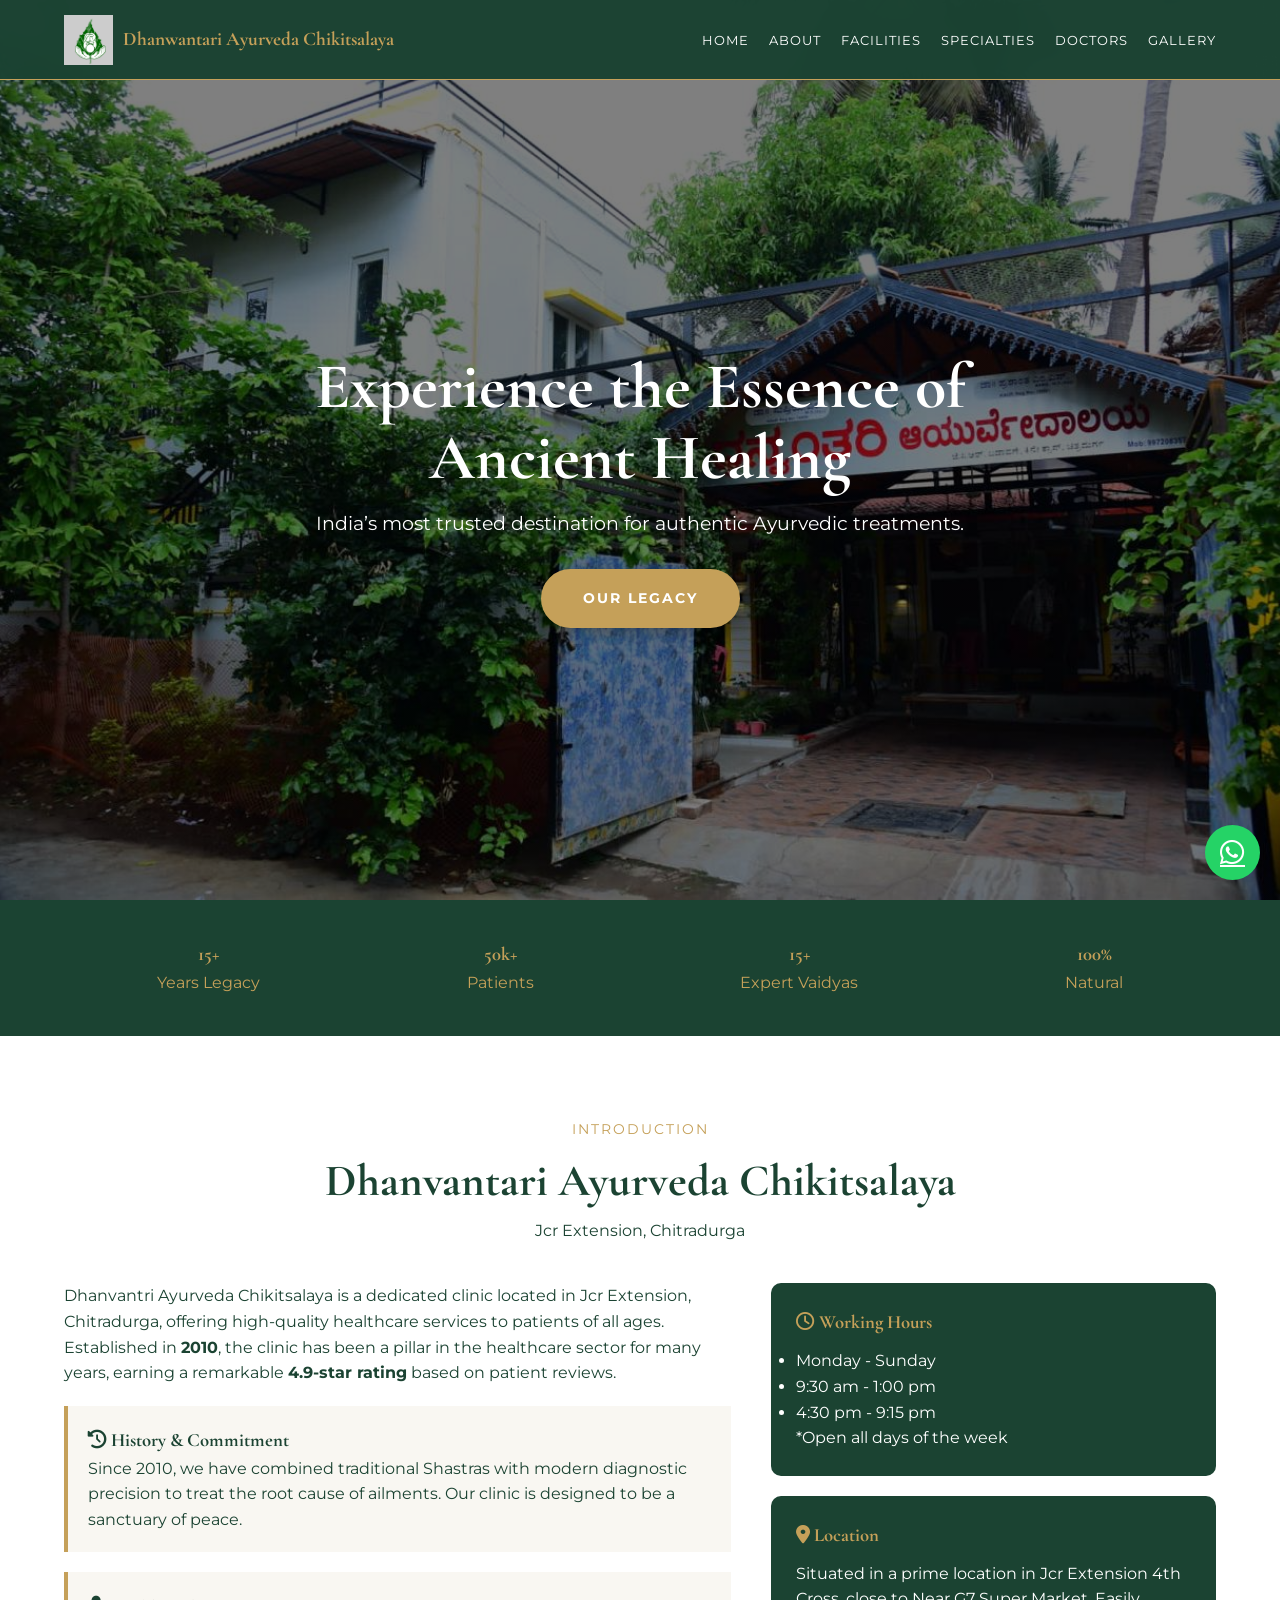
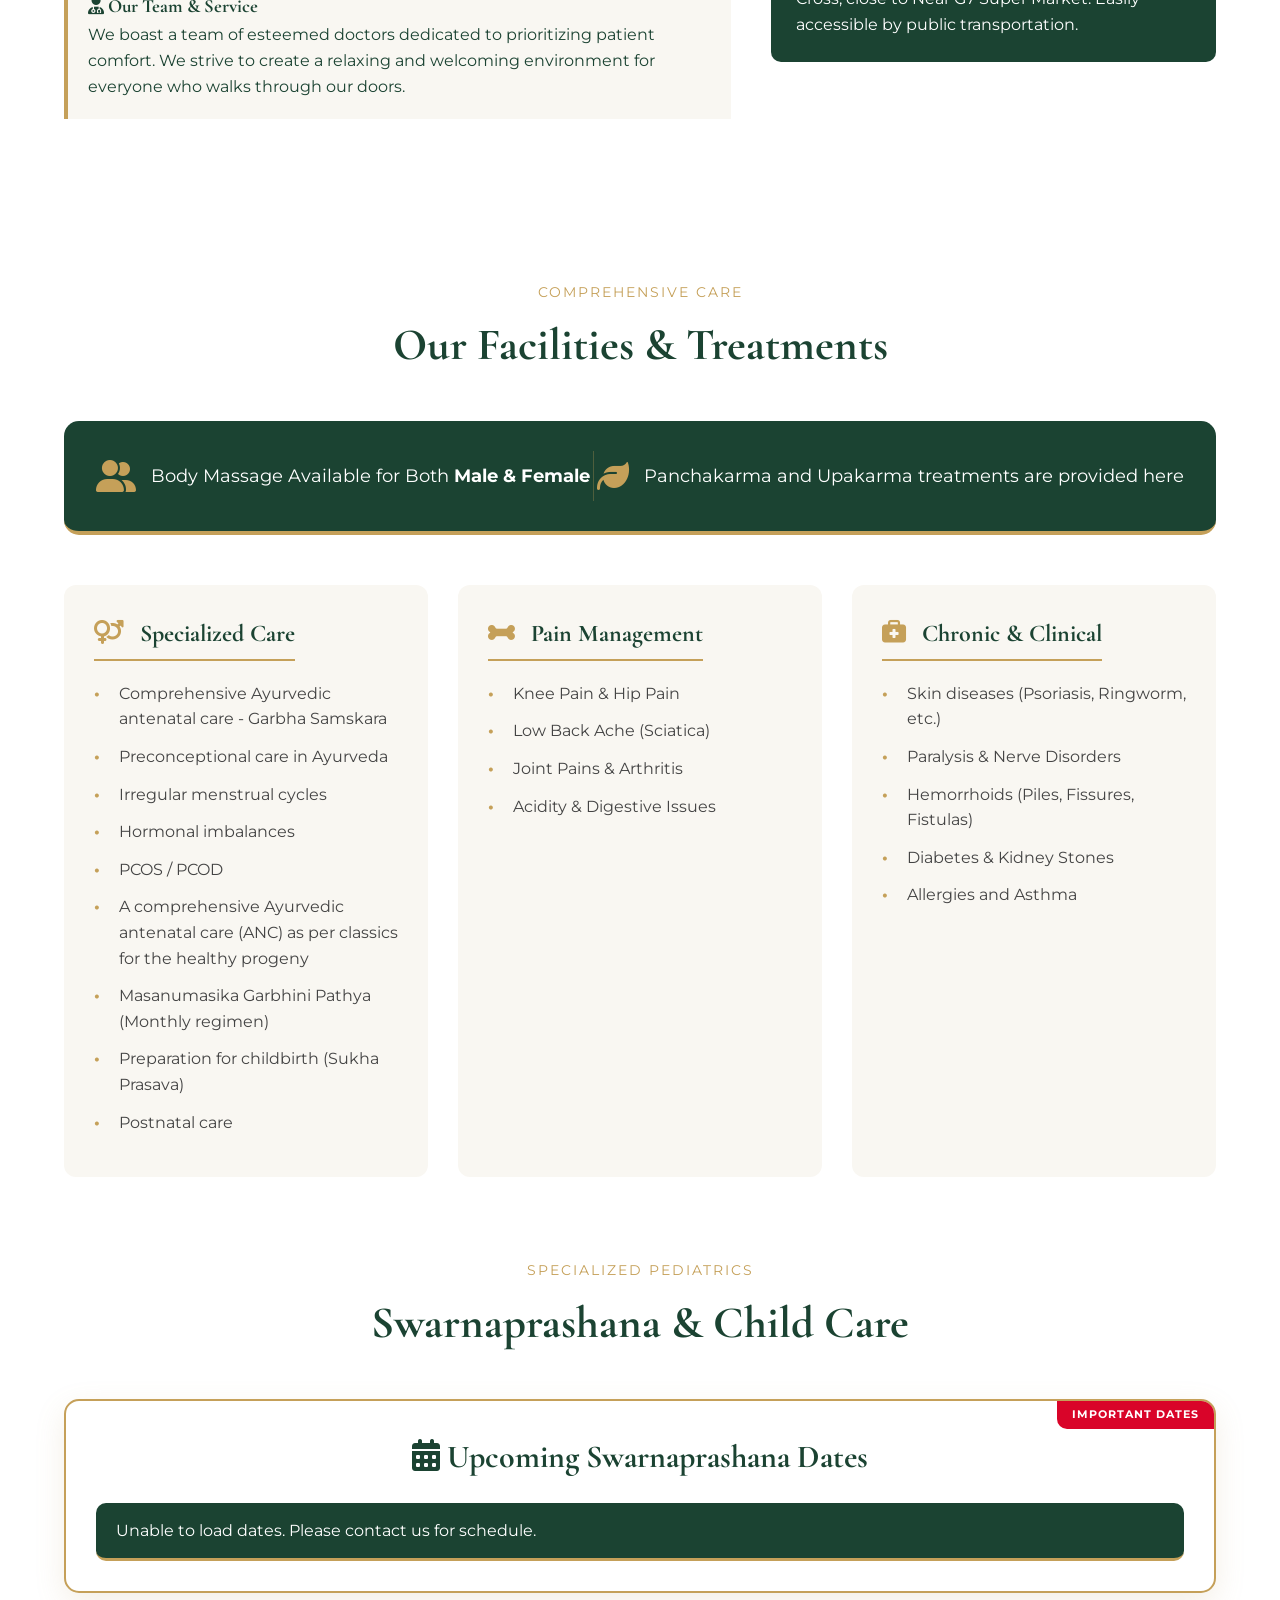
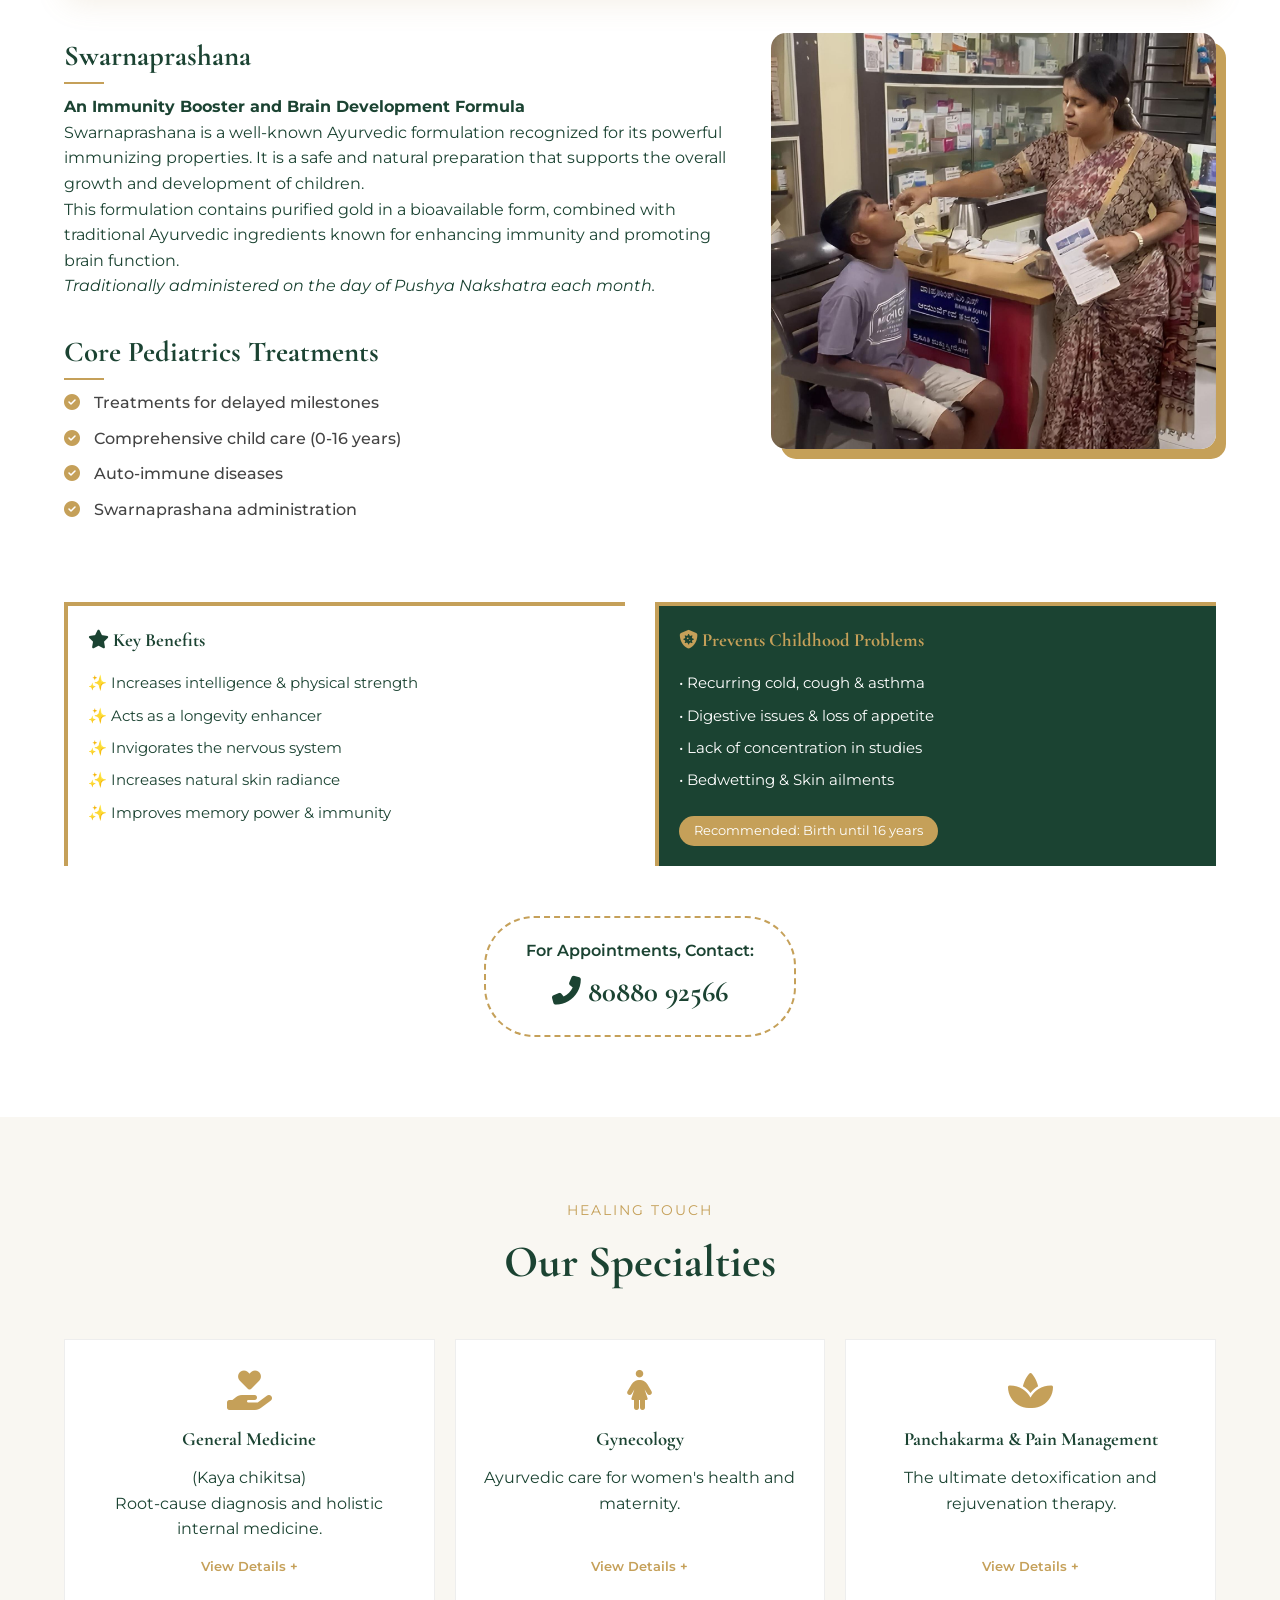
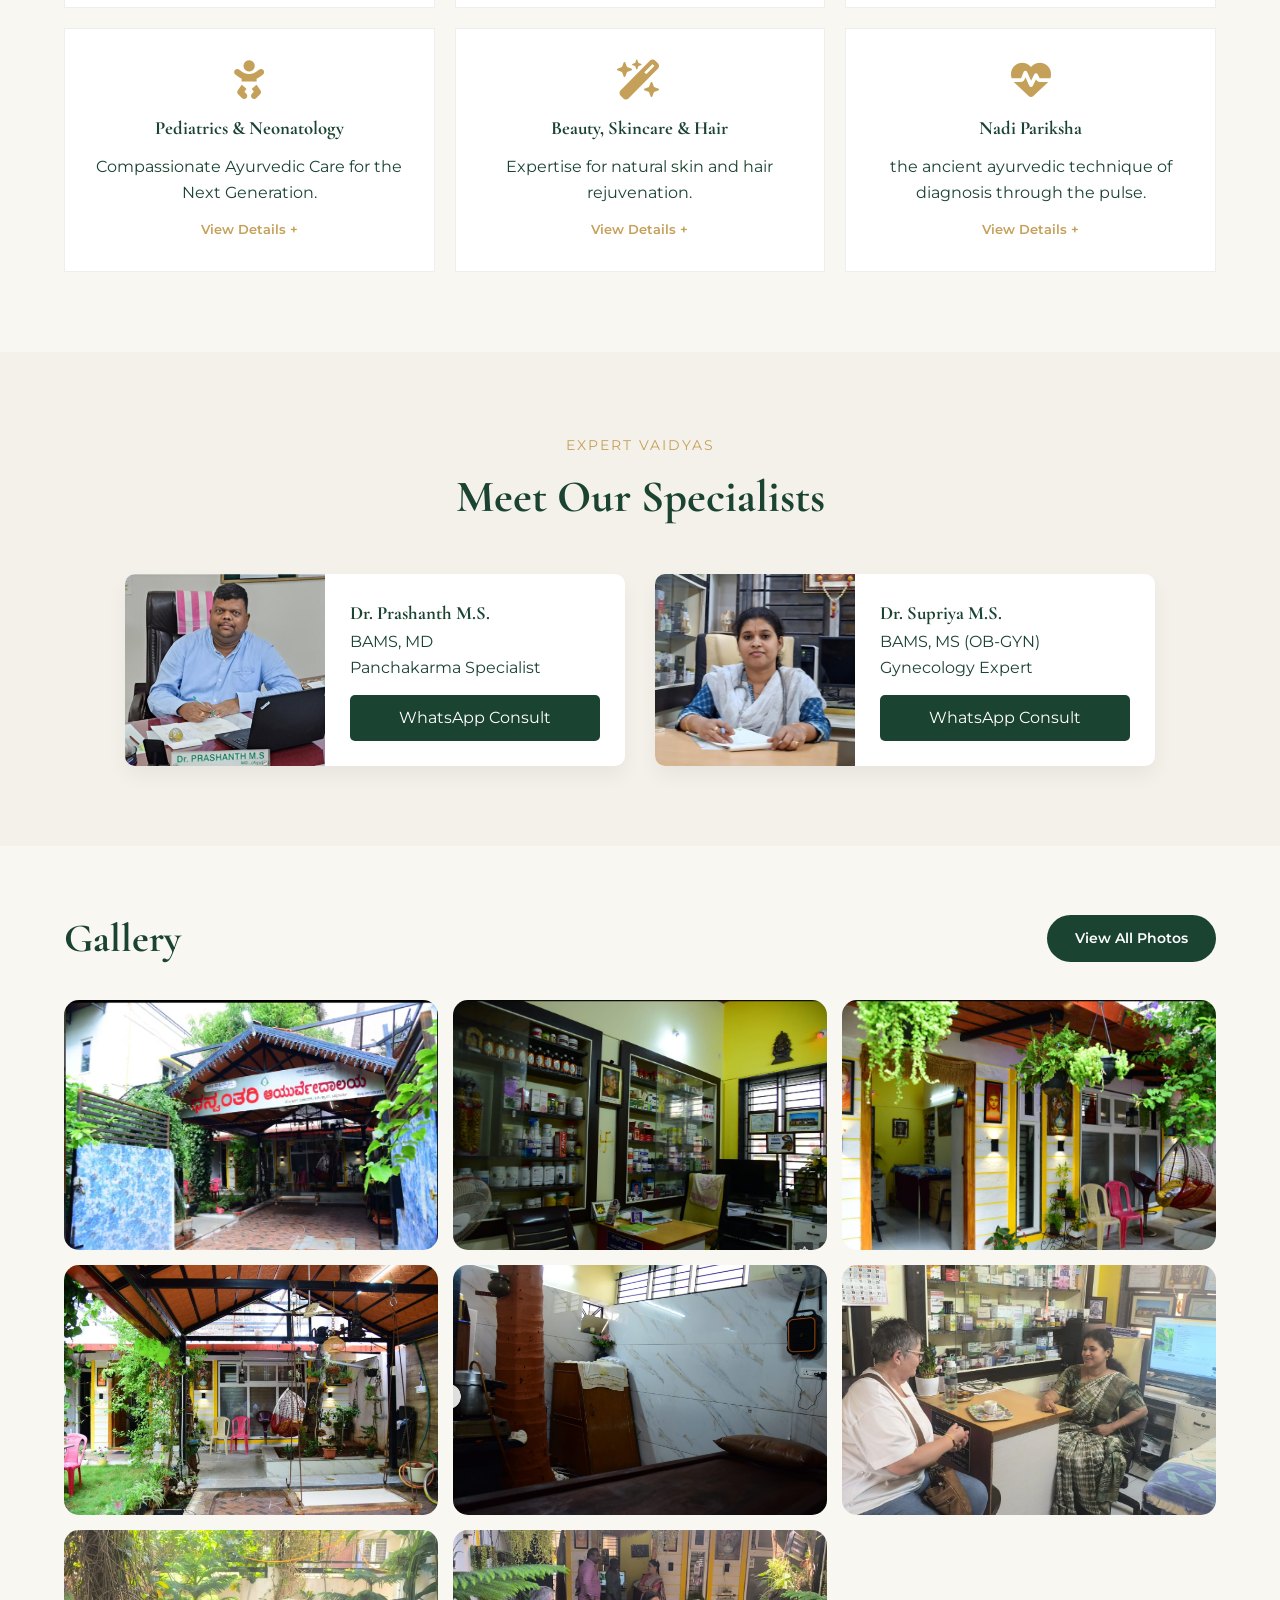
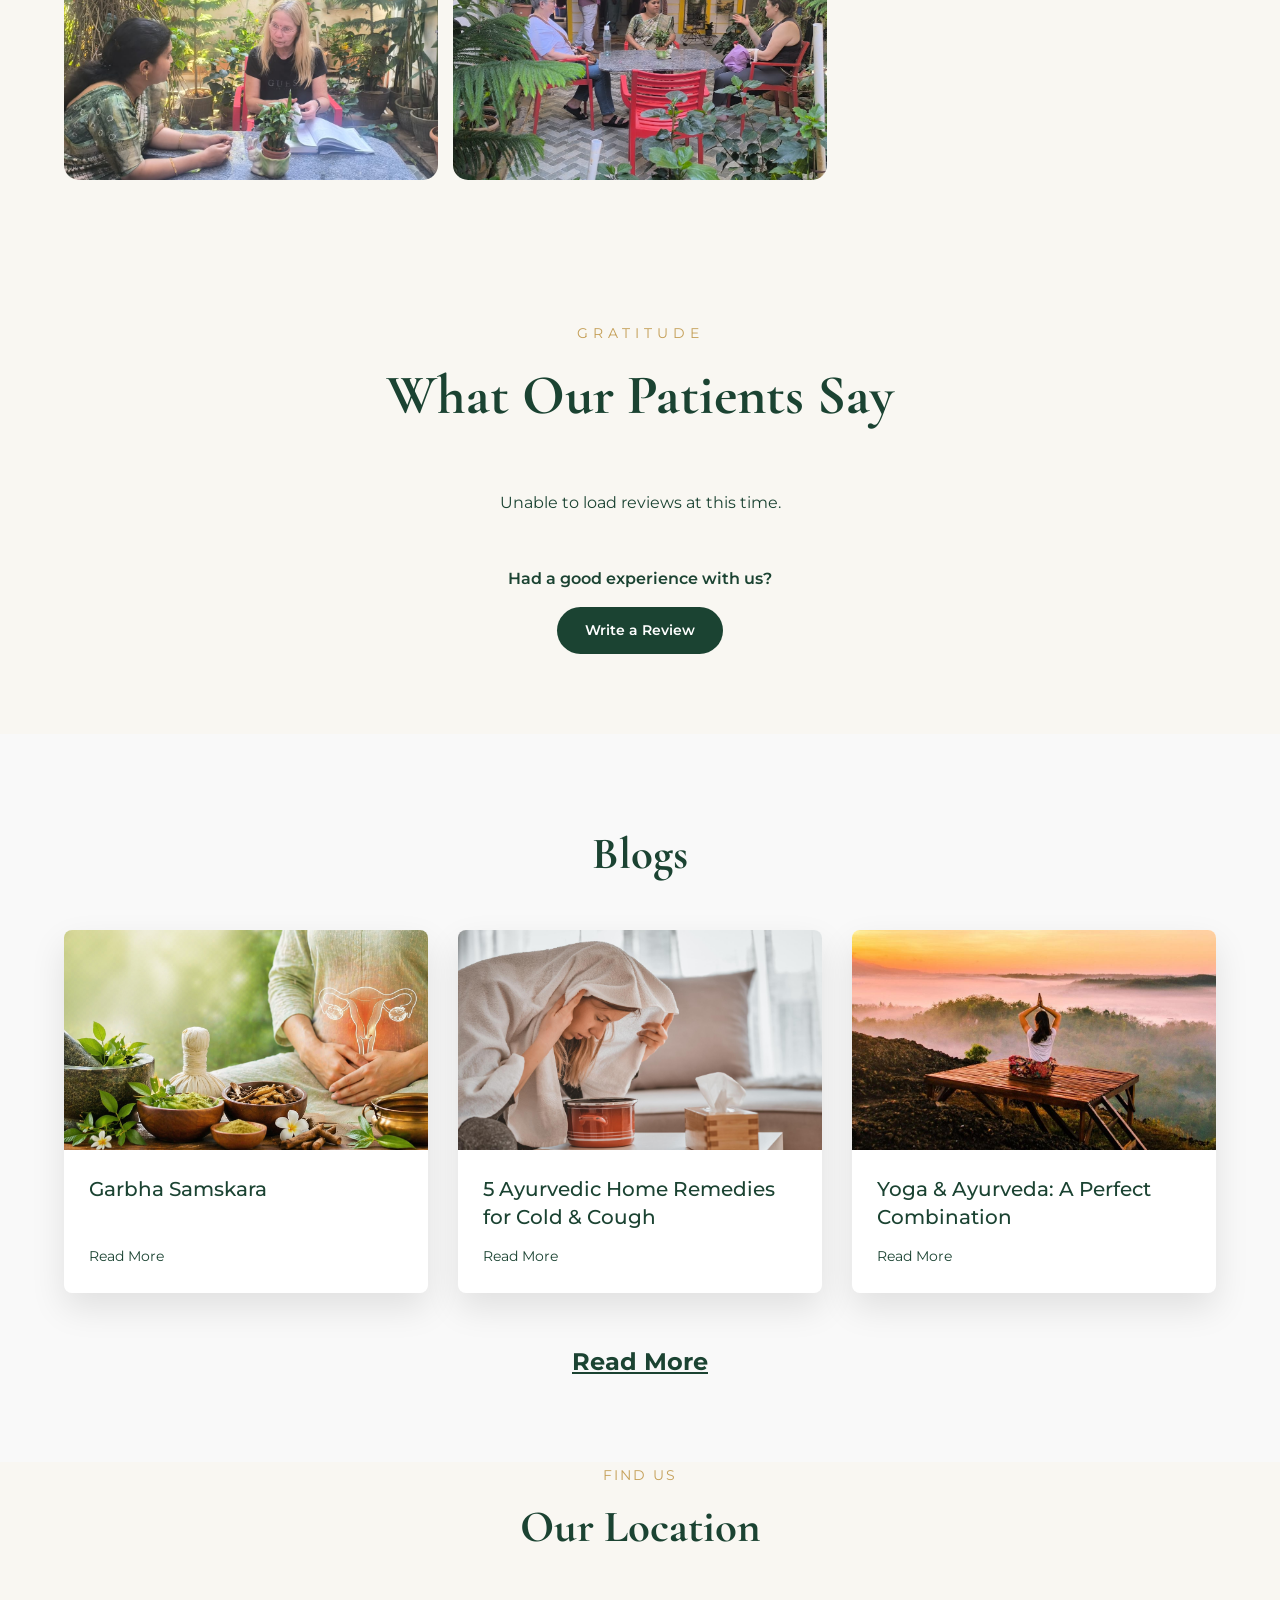
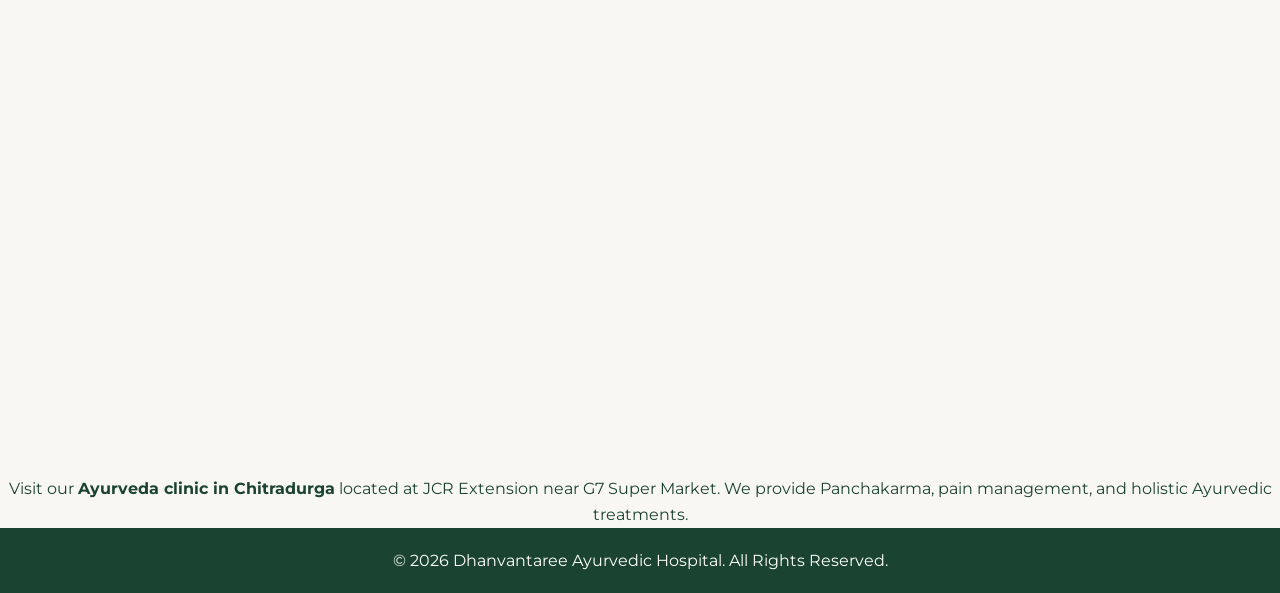
==== index.html @ f2c1bd8a "index.html" ====
<!DOCTYPE html>
<html lang="en">
<head>
    <meta charset="UTF-8">
    <meta name="viewport" content="width=device-width, initial-scale=1.0">
    <title>Best Ayurveda Clinic in Chitradurga | Dhanwantari Ayurveda Chikitsalaya</title>

<meta name="description" content="Top-rated Ayurveda clinic in Chitradurga offering Panchakarma, pain management, gynecology, and child care treatments. Book your consultation today.">

<meta name="keywords" content="Ayurveda clinic Chitradurga, Panchakarma Chitradurga, Ayurvedic doctor Chitradurga, best ayurvedic hospital Karnataka">

<meta name="robots" content="index, follow">
<meta name="author" content="Dhanwantari Ayurveda Chikitsalaya">

<!-- Open Graph (for sharing) -->
<meta property="og:title" content="Best Ayurveda Clinic in Chitradurga">
<meta property="og:description" content="Authentic Ayurvedic treatments with expert doctors. Panchakarma, child care, and more.">
<meta property="og:image" content="dhanwantariayurvedachikitsalaya.in/image/logo.jpeg">
<meta property="og:url" content="dhanwantariayurvedachikitsalaya.in">
<meta property="og:type" content="website">
    <script type="application/ld+json">
{
  "@context": "https://schema.org",
  "@type": "MedicalClinic",
  "name": "Dhanwantari Ayurveda Chikitsalaya",
  "image": "https://dhanwantariayurvedachikitsalaya.in/image/logo.jpeg",
  "url": "https://dhanwantariayurvedachikitsalaya.in/",
  "telephone": "+91-8088092566",
  "address": {
    "@type": "PostalAddress",
    "streetAddress": "JCR Extension 4th Cross",
    "addressLocality": "Chitradurga",
    "addressRegion": "Karnataka",
    "postalCode": "577501",
    "addressCountry": "India"
  },
  "openingHours": "Mo-Su 09:30-13:00,16:30-21:15",
  "aggregateRating": {
    "@type": "AggregateRating",
    "ratingValue": "4.9",
    "reviewCount": "500"
  }
}
</script>
    <!-- Fonts -->
    <link href="https://fonts.googleapis.com/css2?family=Cormorant+Garamond:wght@600;700&family=Montserrat:wght@300;400;600&display=swap" rel="stylesheet">
    
    <!-- Icons & Animations -->
    <link rel="stylesheet" href="https://cdnjs.cloudflare.com/ajax/libs/font-awesome/6.4.0/css/all.min.css">
    <link href="https://unpkg.com/aos@2.3.1/dist/aos.css" rel="stylesheet">
    
    <link rel="stylesheet" href="style.css">
</head>
<body>

    <!-- Lightbox Modal -->
    <div id="lightbox" class="lightbox">
        <span class="close-lightbox">&times;</span>
        <div class="lightbox-wrapper">
            <img class="lightbox-content" id="lightbox-img">
        </div>
    </div>

    <!-- Floating WhatsApp -->
    <a href="https://wa.me/919448534116?text=Hi%20I%20want%20to%20book%20a%20slot" class="whatsapp-float" target="_blank">
        <i class="fab fa-whatsapp"></i>
    </a>

    <!-- Navbar -->
<!-- Navbar -->
<nav class="navbar">
    <div class="nav-container">
        <div class="logo-wrapper">
            <img src="image/logo.jpeg" alt="Logo" class="nav-logo-img">
            <div class="logo-text">Dhanwantari Ayurveda Chikitsalaya</div>
        </div>
        <ul class="nav-links">
            <li><a href="#home">Home</a></li>
            <li><a href="#about">About</a></li>
            <li><a href="#facilities">Facilities</a></li> <!-- NEW LINK ADDED HERE -->
            <li><a href="#specialties">Specialties</a></li>
            <li><a href="#doctors">Doctors</a></li>
            <li><a href="#gallery">Gallery</a></li>
        </ul>
        <div class="hamburger">
            <span></span><span></span><span></span>
        </div>
    </div>
</nav>

    <!-- Hero Section -->
<!-- Hero Section -->
    <section id="home" class="hero">
        <!-- Overlay is now handled by the CSS linear-gradient for better performance -->
        <div class="hero-content" data-aos="fade-up">
            <h1>Experience the Essence of <br><span>Ancient Healing</span></h1>
            <p>India’s most trusted destination for authentic Ayurvedic treatments.</p>
            <!-- BUTTON HERE -->
            <a href="#about" class="btn-primary">Our Legacy</a>
        </div>
    </section>
    <!-- Statistics Bar -->
    <section class="stats-bar">
        <div class="stat-item" data-aos="zoom-in"><h3>15+</h3><p>Years Legacy</p></div>
        <div class="stat-item" data-aos="zoom-in" data-aos-delay="100"><h3>50k+</h3><p>Patients</p></div>
        <div class="stat-item" data-aos="zoom-in" data-aos-delay="200"><h3>15+</h3><p>Expert Vaidyas</p></div>
        <div class="stat-item" data-aos="zoom-in" data-aos-delay="300"><h3>100%</h3><p>Natural</p></div>
    </section>

    <!-- About Section -->
    <section id="about" class="about-info">
        <div class="container">
            <div class="section-title" data-aos="fade-up">
                <span>Introduction</span>
                <h2>Dhanvantari Ayurveda Chikitsalaya</h2>
                <p class="subtitle-text">Jcr Extension, Chitradurga</p>
            </div>

            <div class="about-text-grid">
                <div class="about-main" data-aos="fade-right">
                    <p>Dhanvantri Ayurveda Chikitsalaya is a dedicated clinic located in Jcr Extension, Chitradurga, offering high-quality healthcare services to patients of all ages. Established in <strong>2010</strong>, the clinic has been a pillar in the healthcare sector for many years, earning a remarkable <strong>4.9-star rating</strong> based on patient reviews.</p>
                    
                    <div class="info-box">
                        <h3><i class="fas fa-history"></i> History & Commitment</h3>
                        <p>Since 2010, we have combined traditional Shastras with modern diagnostic precision to treat the root cause of ailments. Our clinic is designed to be a sanctuary of peace.</p>
                    </div>

                    <div class="info-box">
                        <h3><i class="fas fa-user-md"></i> Our Team & Service</h3>
                        <p>We boast a team of esteemed doctors dedicated to prioritizing patient comfort. We strive to create a relaxing and welcoming environment for everyone who walks through our doors.</p>
                    </div>
                </div>

                <div class="about-side" data-aos="fade-left">
                    <div class="timing-card">
                        <h3><i class="far fa-clock"></i> Working Hours</h3>
                        <ul>
                            <li><span>Monday - Sunday</span></li>
                            <li class="time-slot">9:30 am - 1:00 pm</li>
                            <li class="time-slot">4:30 pm - 9:15 pm</li>
                        </ul>
                        <p class="small-text">*Open all days of the week</p>
                    </div>

                    <div class="location-card">
                        <h3><i class="fas fa-map-marker-alt"></i> Location</h3>
                        <p>Situated in a prime location in Jcr Extension 4th Cross, close to Near G7 Super Market. Easily accessible by public transportation.</p>
                    </div>
                </div>
            </div>
        </div>
    </section>
<!-- Facilities & Treatments Section -->
<section id="facilities" class="facilities-section">
    <div class="container">
        <div class="section-title" data-aos="fade-up">
            <span>Comprehensive Care</span>
            <h2>Our Facilities & Treatments</h2>
        </div>

        <!-- General Facilities Banner -->
        <div class="facilities-banner" data-aos="zoom-in">
            <div class="banner-item">
                <i class="fas fa-user-friends"></i>
                <p>Body Massage Available for Both <strong>Male & Female</strong></p>
            </div>
            <div class="banner-divider"></div>
            <div class="banner-item">
                <i class="fas fa-leaf"></i>
                <p>Panchakarma and Upakarma treatments are provided here</p>
            </div>
        </div>

        <!-- Treatments Grid -->
        <div class="treatments-grid">
            <div class="treatment-category" data-aos="fade-right">
                <h3><i class="fas fa-venus-mars"></i> Specialized Care</h3>
                <ul>
                    <li>Comprehensive Ayurvedic antenatal care - Garbha Samskara</li>
                    <li>Preconceptional care in Ayurveda</li>
                    <li>Irregular menstrual cycles</li>
                    <li>Hormonal imbalances</li>
                    <li>PCOS / PCOD</li>
                    <li>A comprehensive Ayurvedic antenatal care (ANC) as per classics for the healthy progeny</li>
                    <li>Masanumasika Garbhini Pathya (Monthly regimen)</li>
                    <li>Preparation for childbirth (Sukha Prasava)</li>
                    <li>Postnatal care</li>
                </ul>
            </div>
            <div class="treatment-category" data-aos="fade-up">
                <h3><i class="fas fa-bone"></i> Pain Management</h3>
                <ul>
                    <li>Knee Pain & Hip Pain</li>
                    <li>Low Back Ache (Sciatica)</li>
                    <li>Joint Pains & Arthritis</li>
                    <li>Acidity & Digestive Issues</li>
                </ul>
            </div>
<div class="treatment-category" data-aos="fade-left">
                <h3><i class="fas fa-briefcase-medical "></i> Chronic & Clinical</h3>
                <ul>
                    <li>Skin diseases (Psoriasis, Ringworm, etc.)</li>
                    <li>Paralysis & Nerve Disorders</li>
                    <li>Hemorrhoids (Piles, Fissures, Fistulas)</li>
                    <li>Diabetes & Kidney Stones</li>
                    <li>Allergies and Asthma</li>
                </ul>
            </div>
        </div>

        <!-- NEW: Pediatrics & Swarnaprashana Integration -->
<div class="pediatrics-highlight" style="margin-top: 80px;">
    <div class="section-title" data-aos="fade-up">
        <span>Specialized Pediatrics</span>
        <h2>Swarnaprashana & Child Care</h2>
    </div>

    <!-- Highlighted Dates Notice -->
    <div class="swarnaprashana-dates" data-aos="zoom-in">
        <h3><i class="fas fa-calendar-alt"></i> Upcoming Swarnaprashana Dates</h3>
        <ul id="dateList">
            <li>Loading schedule...</li>
        </ul>
    </div>
            <div class="about-text-grid">
                <div class="about-main" data-aos="fade-right">
                    <h3 class="column-title">Swarnaprashana</h3>
                    <p><strong>An Immunity Booster and Brain Development Formula</strong></p>
                    <p>Swarnaprashana is a well-known Ayurvedic formulation recognized for its powerful immunizing properties. It is a safe and natural preparation that supports the overall growth and development of children.</p>
                    <p>This formulation contains purified gold in a bioavailable form, combined with traditional Ayurvedic ingredients known for enhancing immunity and promoting brain function.</p>
                    <p><em>Traditionally administered on the day of Pushya Nakshatra each month.</em></p>
                    
                    <h3 class="column-title" style="margin-top: 30px;">Core Pediatrics Treatments</h3>
                    <ul class="check-list-custom">
                        <li><i class="fas fa-check-circle"></i> Treatments for delayed milestones</li>
                        <li><i class="fas fa-check-circle"></i> Comprehensive child care (0-16 years)</li>
                        <li><i class="fas fa-check-circle"></i> Auto-immune diseases</li>
                        <li><i class="fas fa-check-circle"></i> Swarnaprashana administration</li>
                    </ul>
                </div>
                <div class="about-side" data-aos="fade-left">
                    <img src="image/s.jpeg" alt="Child Health" style="width:100%; border-radius:15px; box-shadow: 10px 10px 0 var(--gold);">
                </div>
            </div>

            <div class="benefits-prevention-grid" style="margin-top: 50px; display: grid; grid-template-columns: 1fr 1fr; gap: 30px;">
                <!-- Benefits -->
                <div class="info-box" style="background: #fff; border-top: 4px solid var(--gold);">
                    <h3 style="font-family: 'Cormorant Garamond', serif; color: var(--forest-green);"><i class="fas fa-star"></i> Key Benefits</h3>
                    <ul style="list-style:none; padding: 0; margin-top: 15px;">
                        <li>✨ Increases intelligence & physical strength</li>
                        <li>✨ Acts as a longevity enhancer</li>
                        <li>✨ Invigorates the nervous system</li>
                        <li>✨ Increases natural skin radiance</li>
                        <li>✨ Improves memory power & immunity</li>
                    </ul>
                </div>
                <!-- Prevention -->
                <div class="info-box" style="background: var(--forest-green); color: white; border-top: 4px solid var(--gold);">
                    <h3 style="font-family: 'Cormorant Garamond', serif; color: var(--gold);"><i class="fas fa-shield-virus"></i> Prevents Childhood Problems</h3>
                    <ul style="list-style:none; padding: 0; margin-top: 15px;">
                        <li>• Recurring cold, cough & asthma</li>
                        <li>• Digestive issues & loss of appetite</li>
                        <li>• Lack of concentration in studies</li>
                        <li>• Bedwetting & Skin ailments</li>
                    </ul>
                    <div class="age-tag" style="background: var(--gold); color: white; display: inline-block; padding: 5px 15px; border-radius: 20px; margin-top: 15px; font-size: 0.8rem;">
                        Recommended: Birth until 16 years
                    </div>
                </div>
            </div>
        </div>

        <!-- Appointment CTA (Now remains at the bottom) -->
        <div class="appointment-cta" data-aos="flip-up">
            <div class="cta-box">
                <p>For Appointments, Contact:</p>
                <a href="tel:+918088092566" class="phone-link"><i class="fas fa-phone-alt"></i> 80880 92566</a>
            </div>
        </div>
    </div>
</section>
    <!-- Specialties Section -->
    <section id="specialties" class="specialties">
        <div class="section-title">
            <span>Healing Touch</span>
            <h2>Our Specialties</h2>
        </div>
        <div class="spec-grid">
            <a href="general-medicine.html" class="spec-card">
                <i class="fas fa-hand-holding-heart"></i>
                <h3>General Medicine</h3>
                <p>(Kaya chikitsa)</p>
                <p>Root-cause diagnosis and holistic internal medicine.</p>
                <span class="read-more">View Details +</span>
            </a>
            <a href="gynecology.html" class="spec-card">
                <i class="fas fa-female"></i>
                <h3>Gynecology</h3>
                <p>Ayurvedic care for women's health and maternity.</p>
                <span class="read-more">View Details +</span>
            </a>
            <a href="specialty-panchakarma.html" class="spec-card">
                <i class="fas fa-spa"></i>
                <h3>Panchakarma & Pain Management</h3>
                <p>The ultimate detoxification and rejuvenation therapy.</p>
                <span class="read-more">View Details +</span>
            </a>
            <a href="pediatrics-and-neonatology.html" class="spec-card">
                <i class="fas fa-baby"></i>
                <h3>Pediatrics & Neonatology</h3>
                <p>Compassionate Ayurvedic Care for the Next Generation.</p>
                <span class="read-more">View Details +</span>
            </a>
            <a href="Beauty-skincare-hairtreatment.html" class="spec-card">
                <i class="fas fa-wand-magic-sparkles"></i>
                <h3>Beauty, Skincare & Hair</h3>
                <p>Expertise for natural skin and hair rejuvenation.</p>
                <span class="read-more">View Details +</span>
            </a>
            <a href="nadi-pariksha.html" class="spec-card">
                <i class="fas fa-heartbeat"></i>
                <h3>Nadi Pariksha</h3>
                <p>the ancient ayurvedic technique of diagnosis through the pulse.</p>
                <span class="read-more">View Details +</span>
            </a>
        </div>
    </section>

    <!-- Doctors Section -->
    <section id="doctors" class="doctors">
        <div class="section-title">
            <span>Expert Vaidyas</span>
            <h2>Meet Our Specialists</h2>
        </div>
        <div class="doc-wrapper">
            <div class="doc-card" data-aos="fade-up">
                <div class="doc-img">
                    <img src="image/8.jpeg" alt="Doctor 1">
                </div>
                <div class="doc-info">
                    <h3>Dr. Prashanth M.S.</h3>
                    <p class="degree">BAMS, MD </p>
                    <p class="spec-desc">Panchakarma Specialist</p>
                    <a href="https://wa.me/919480010062?text=Hi%20I%20want%20to%20book%20a%20slot" class="consult-btn">WhatsApp Consult</a>
                </div>
            </div>
            <div class="doc-card" data-aos="fade-up" data-aos-delay="200">
                <div class="doc-img">
                    <img src="image/d.jpeg" alt="Doctor 2">
                </div>
                <div class="doc-info">
                    <h3>Dr. Supriya M.S.</h3>
                    <p class="degree">BAMS, MS (OB-GYN)</p>
                    <p class="spec-desc">Gynecology Expert</p>
                    <a href="https://wa.me/919480010072?text=Hi%20I%20want%20to%20book%20a%20slot" class="consult-btn">WhatsApp Consult</a>
                </div>
            </div>
        </div>
    </section>

<!-- Gallery Section -->
    <section id="gallery" class="gallery">
        <div class="gallery-header">
            <h2>Gallery</h2>
            <a href="gallery.html" class="view-pill">View All Photos</a>
        </div>
        
        <div class="mosaic-grid">
            <div class="m-item tall"><img src="image/1.png" class="gallery-item" alt="Clinic Entrance"></div>
            <div class="m-item"><img src="image/3.png" class="gallery-item"></div>
            <div class="m-item"><img src="image/4.png" class="gallery-item"></div>
            <div class="m-item"><img src="image/5.png" class="gallery-item"></div>
            <div class="m-item"><img src="image/6.png" class="gallery-item"></div>
            <div class="m-item"><img src="image/16.jpeg" class="gallery-item"></div>
            <div class="m-item"><img src="image/15.jpeg" class="gallery-item"></div>
            <div class="m-item"><img src="image/18.jpeg" class="gallery-item"></div>
            <!-- Add more images as needed -->
        </div>
    </section>
<!-- Testimonials Section -->
<!-- Testimonials Section -->
<section class="testimonials">
    <div class="section-title">
        <span style="letter-spacing: 5px;">GRATITUDE</span>
        <h2 style="font-size: 3.5rem;">What Our Patients Say</h2>
    </div>

    <!-- The container where JavaScript will inject the cards -->
    <div class="testimonial-grid" id="testimonialContainer">
        <p style="text-align: center; grid-column: 1/-1;">Loading stories of healing...</p>
    </div>

    <!-- Your Google Form Link goes here -->
    <div style="text-align: center; margin-top: 50px;">
        <p style="margin-bottom: 15px; color: var(--forest-green); font-weight: 600;">Had a good experience with us?</p>
        <a href="https://docs.google.com/forms/d/e/1FAIpQLSdQ8ttHqjkexuFNSmGcOxBBiNTSlif7FP5lNt51jEHuHrMjRg/viewform?usp=dialog" target="_blank" class="view-pill">Write a Review</a>
    </div>
</section>
<!-- Blogs Section -->
    <section id="blogs" class="blogs">
        <div class="section-title">
            <h2 style="color: #1B4332;">Blogs</h2> <!-- Specific Blue from your image -->
        </div>

        <div class="blog-grid">
            <!-- Card 1 -->
            <article class="blog-post-card" data-aos="fade-up">
                <div class="blog-post-img">
                    <img src="image/G.png" alt="Garbha Samskara">
                </div>
                <div class="blog-post-content">
                    <h3>Garbha Samskara</h3>
                    <a href="blog-1st.html" class="post-read-more">Read More</a>
                </div>
            </article>

            <!-- Card 2 -->
            <article class="blog-post-card" data-aos="fade-up" data-aos-delay="100">
                <div class="blog-post-img">
                    <img src="image/c.jpg" alt="Kidney Stones">
                </div>
                <div class="blog-post-content">
                    <h3>5 Ayurvedic Home Remedies for Cold & Cough</h3>
                    <a href="blog-2nd.html" class="post-read-more">Read More</a>
                </div>
            </article>

            <!-- Card 3 -->
            <article class="blog-post-card" data-aos="fade-up" data-aos-delay="200">
                <div class="blog-post-img">
                    <img src="image/22.jpg" alt="Menstrual Cramps">
                </div>
                <div class="blog-post-content">
                    <h3>Yoga & Ayurveda: A Perfect Combination</h3>
                    <a href="blog-3rd.html" class="post-read-more">Read More</a>
                </div>
            </article>
        </div>

        <!-- Centered Bottom Read More Link -->
        <div class="blog-footer">
            <a href="all-blogs.html" class="main-read-more">Read More</a>
        </div>
    </section>
    <!-- Map Section -->
    <section id="location" class="location">
        <div class="section-title"><span>Find Us</span><h2>Our Location</h2></div>
        <div class="map-box">
            <iframe src="https://www.google.com/maps/embed?pb=!1m18!1m12!1m3!1d2158.8439451164522!2d76.40105959955322!3d14.233902341198027!2m3!1f0!2f0!3f0!3m2!1i1024!2i768!4f13.1!3m3!1m2!1s0x3bba74e48923f4b9%3A0x2ded1959002a73a8!2sDhanwantari%20Ayurveda%20Chikitsalaya!5e0!3m2!1sen!2sin!4v1776270100780!5m2!1sen!2sin" width="100%" height="450" style="border:0;" allowfullscreen="" loading="lazy" referrerpolicy="no-referrer-when-downgrade"></iframe>
        </div>
    </section>
    <p style="text-align:center; margin-top:15px;">
    Visit our <strong>Ayurveda clinic in Chitradurga</strong> located at JCR Extension near G7 Super Market. We provide Panchakarma, pain management, and holistic Ayurvedic treatments.
</p>
    <footer class="footer">
        <p>&copy; 2026 Dhanvantaree Ayurvedic Hospital. All Rights Reserved.</p>
    </footer>

    <script src="https://unpkg.com/aos@2.3.1/dist/aos.js"></script>
    <script src="script.js"></script>
</body>
</html>
---- style.css ----
:root {
    --forest-green: #1B4332;
    --gold: #C5A059;
    --cream: #F9F7F2;
    --white: #ffffff;
    --transition: 0.4s ease;
    --nav-height: 80px;
}

* { margin: 0; padding: 0; box-sizing: border-box; }
body { font-family: 'Montserrat', sans-serif; background: var(--cream); color: var(--forest-green); line-height: 1.6; overflow-x: hidden; }
h1, h2, h3, .logo-text { font-family: 'Cormorant Garamond', serif; }

/* Navbar */
.navbar { 
    position: fixed; top: 0; width: 100%; z-index: 1000; height: var(--nav-height); 
    background: rgba(27, 67, 50, 0.98); backdrop-filter: blur(10px); 
    border-bottom: 1px solid var(--gold); display: flex; align-items: center; 
}
.nav-container { display: flex; justify-content: space-between; align-items: center; width: 100%; padding: 0 5%; }
.logo-wrapper { display: flex; align-items: center; gap: 10px; }
.nav-logo-img { height: 50px; width: auto; }
.logo-text { color: var(--gold); font-size: 1.2rem; font-weight: 700; }

.nav-links { display: flex; list-style: none; }
.nav-links a { color: white; text-decoration: none; margin-left: 20px; font-size: 0.8rem; text-transform: uppercase; letter-spacing: 1px; }

/* Hero Section Fix */
/* Hero Section Fix */
.hero { 
    min-height: 100vh; /* Use min-height instead of fixed height */
    padding-top: var(--nav-height); /* Space for the fixed navbar */
    background: linear-gradient(rgba(0,0,0,0.5), rgba(0,0,0,0.5)), url('image/10.jpeg');
    background-size: cover;
    background-position: center;
    position: relative; 
    display: flex; 
    align-items: center; 
    justify-content: center; 
    text-align: center;
    overflow: hidden;
}

.hero-content { 
    position: relative; 
    z-index: 10; /* Ensure content is above everything */
    color: white; 
    padding: 20px 10%; 
    width: 100%;
}

.hero h1 { 
    font-size: clamp(2.2rem, 8vw, 4rem); 
    margin-bottom: 15px;
    line-height: 1.1;
}

.hero p {
    font-size: clamp(1rem, 3vw, 1.2rem);
    margin-bottom: 30px;
    max-width: 700px;
    margin-left: auto;
    margin-right: auto;
}

/* Primary Button Styling */
.btn-primary { 
    display: inline-block; 
    padding: 16px 40px; 
    background-color: var(--gold); /* Your gold color */
    color: #ffffff !important; /* Forces text to be white */
    text-decoration: none; 
    text-transform: uppercase; 
    font-weight: 700; 
    letter-spacing: 2px;
    font-size: 0.9rem;
    border-radius: 50px; /* Modern pill shape */
    transition: all 0.3s ease;
    border: 2px solid var(--gold);
    cursor: pointer;
    box-shadow: 0 4px 15px rgba(0,0,0,0.3);
}

.btn-primary:hover { 
    background-color: transparent; 
    color: var(--gold) !important;
    transform: translateY(-3px);
    box-shadow: 0 6px 20px rgba(197, 160, 89, 0.4);
}

/* Mobile Adjustments for Hero */
@media (max-width: 768px) {
    .hero {
        min-height: 80vh; /* Shorter on mobile but still roomy */
    }
    .btn-primary {
        padding: 12px 30px;
        font-size: 0.8rem;
    }
}

/* About Section */
.about-info { padding: 80px 5%; background: #fff; }
.about-text-grid { display: grid; grid-template-columns: 1.5fr 1fr; gap: 40px; margin-top: 40px; }
.info-box { margin-top: 20px; padding: 20px; background: var(--cream); border-left: 4px solid var(--gold); }
.timing-card, .location-card { background: var(--forest-green); color: white; padding: 25px; border-radius: 10px; margin-bottom: 20px; }
.timing-card h3, .location-card h3 { color: var(--gold); margin-bottom: 10px; }

/* Specialties Grid Fix */
.specialties { padding: 80px 5%; }
.section-title { text-align: center; margin-bottom: 40px; }
.section-title span { color: var(--gold); text-transform: uppercase; letter-spacing: 2px; font-size: 0.9rem; }
.section-title h2 { font-size: 2.8rem; margin-top: 5px; }

.spec-grid { 
    display: grid; 
    grid-template-columns: repeat(3, 1fr); /* Desktop: 3 columns */
    gap: 20px; 
}
.spec-card { 
    background: white; padding: 30px 20px; text-align: center; 
    text-decoration: none; color: inherit; border: 1px solid #eee; transition: 0.3s;
    display: flex; flex-direction: column; align-items: center;
}
.spec-card i { font-size: 2.5rem; color: var(--gold); margin-bottom: 15px; }
.spec-card h3 { margin-bottom: 10px; }
.spec-card:hover { background: var(--forest-green); color: white; transform: translateY(-5px); }
.read-more { margin-top: auto; padding-top: 15px; color: var(--gold); font-weight: 600; font-size: 0.8rem; }

/* Doctors Section Responsive */
.doctors { padding: 80px 5%; background: #f4f1ea; }
.doc-wrapper { display: flex; justify-content: center; gap: 30px; flex-wrap: wrap; }
.doc-card { 
    background: white; display: flex; width: 100%; max-width: 500px; 
    box-shadow: 0 10px 20px rgba(0,0,0,0.05); overflow: hidden; border-radius: 10px; 
}
.doc-img { flex: 0 0 40%; }
.doc-img img { width: 100%; height: 100%; object-fit: cover; }
.doc-info { padding: 25px; flex: 1; }
.consult-btn { display: block; margin-top: 15px; background: var(--forest-green); color: white; padding: 10px; text-align: center; text-decoration: none; border-radius: 5px; }

/* Gallery Section Header */
.gallery {
    padding: 60px 5%;
    background: var(--cream);
}

.gallery-header {
    display: flex;
    justify-content: space-between; /* Pushes title left and button right */
    align-items: center;
    margin-bottom: 30px;
}

/* Gallery Title Styling */
.gallery-header h2 {
    font-size: 2.5rem;
    color: var(--forest-green);
    font-family: 'Cormorant Garamond', serif;
}

/* View All Photos Button (Image 2 style) */
.view-pill {
    background-color: #1B4332; /* Dark Forest Green */
    color: #ffffff;
    padding: 12px 28px;
    border-radius: 50px; /* Makes it a pill shape */
    text-decoration: none;
    font-size: 0.9rem;
    font-weight: 600;
    transition: all 0.3s ease;
    border: none;
    display: inline-block;
}

.view-pill:hover {
    background-color: var(--gold);
    transform: translateY(-2px);
    box-shadow: 0 4px 15px rgba(0,0,0,0.2);
}

/* Mosaic Grid & Image Styling */
.mosaic-grid {
    display: grid;
    grid-template-columns: repeat(3, 1fr);
    gap: 15px;
    grid-auto-rows: 250px;
}

.m-item img {
    width: 100%;
    height: 100%;
    object-fit: cover;
    cursor: pointer;
    border-radius: 15px; /* Adds rounded corners like in Image 2 */
    transition: transform 0.3s ease;
}

.m-item img:hover {
    transform: scale(1.02);
}

/* Responsive adjustments for the header */
@media (max-width: 480px) {
    .gallery-header {
        flex-direction: row; /* Keeps them side by side even on small mobile */
    }
    .gallery-header h2 {
        font-size: 1.8rem;
    }
    .view-pill {
        padding: 8px 15px;
        font-size: 0.75rem;
    }
}
/* Testimonial Grid */
/* Testimonial Section Styles */
.testimonials {
    padding: 80px 5%;
    background-color: var(--cream);
}

.testimonial-grid {
    display: grid;
    grid-template-columns: repeat(3, 1fr);
    gap: 25px;
    margin-top: 50px;
}

.testimonial-card {
    background: #ffffff;
    padding: 30px;
    border-radius: 15px;
    box-shadow: 0 10px 30px rgba(0,0,0,0.05);
    transition: transform 0.3s ease;
    border-top: 5px solid var(--gold);
    display: flex;
    flex-direction: column;
    justify-content: space-between;
}

.testimonial-card:hover {
    transform: translateY(-10px);
}

.testimonial-card p {
    font-style: italic;
    color: #444;
    font-size: 1.1rem;
    line-height: 1.6;
    margin-bottom: 20px;
}

.testimonial-card h4 {
    color: var(--forest-green);
    font-weight: 600;
    font-size: 1.1rem;
    margin-top: auto; /* Pushes name to the bottom of the card */
    border-left: 3px solid var(--gold);
    padding-left: 10px;
}

/* Responsive adjustments */
@media (max-width: 992px) {
    .testimonial-grid {
        grid-template-columns: repeat(2, 1fr);
    }
}

@media (max-width: 650px) {
    .testimonial-grid {
        grid-template-columns: 1fr;
    }
    .testimonial-card {
        padding: 20px;
    }
}

/* Responsive */
@media (max-width: 992px) {
    .testimonial-grid {
        grid-template-columns: repeat(2, 1fr);
    }
}

@media (max-width: 600px) {
    .testimonial-grid {
        grid-template-columns: 1fr;
    }
}
/* Blogs Section */
.blogs {
    padding: 80px 5%;
    background-color: #f9f9f9;
}

.blog-grid {
    display: grid;
    grid-template-columns: repeat(3, 1fr); /* 3 Columns on laptop */
    gap: 30px;
    max-width: 1200px;
    margin: 0 auto;
}

.blog-post-card {
    background: #ffffff;
    border-radius: 8px;
    overflow: hidden;
    box-shadow: 0 15px 35px rgba(0, 0, 0, 0.1); /* Soft deep shadow from image */
    transition: transform 0.3s ease;
    display: flex;
    flex-direction: column;
}

.blog-post-card:hover {
    transform: translateY(-10px);
}

.blog-post-img {
    width: 100%;
    height: 220px;
}

.blog-post-img img {
    width: 100%;
    height: 100%;
    object-fit: cover;
}

.blog-post-content {
    padding: 25px;
    display: flex;
    flex-direction: column;
    flex-grow: 1;
}

.blog-post-content h3 {
    font-size: 1.25rem;
    color: #1B4332; /* Blue color from image */
    margin-bottom: 15px;
    line-height: 1.4;
    font-family: 'Montserrat', sans-serif;
    font-weight: 500;
}

.post-read-more {
    font-size: 0.85rem;
    color: #1B4332;
    text-decoration: none;
    margin-top: auto;
}

.post-read-more:hover {
    text-decoration: underline;
}

/* Bottom Centered Read More */
.blog-footer {
    text-align: center;
    margin-top: 50px;
}

.main-read-more {
    font-size: 1.5rem;
    color: #1B4332;
    font-weight: 700;
    text-decoration: underline;
    transition: 0.3s;
}

.main-read-more:hover {
    color: var(--gold);
}

/* Responsive Blog Grid */
@media (max-width: 992px) {
    .blog-grid {
        grid-template-columns: repeat(2, 1fr); /* 2 Columns on Tablet */
    }
}

@media (max-width: 600px) {
    .blog-grid {
        grid-template-columns: 1fr; /* 1 Column on Mobile */
    }
    .blog-post-img {
        height: 200px;
    }
}
/* Lightbox Centering Fix */
.lightbox { 
    display: none; position: fixed; z-index: 2000; top: 0; left: 0; 
    width: 100%; height: 100%; background: rgba(0,0,0,0.9); 
    justify-content: center; align-items: center; 
}
.lightbox-wrapper { position: relative; width: 90%; height: 90%; display: flex; justify-content: center; align-items: center; }
.lightbox-content { max-width: 100%; max-height: 100%; object-fit: contain; border: 3px solid var(--gold); }
.close-lightbox { position: absolute; top: 20px; right: 20px; color: white; font-size: 40px; cursor: pointer; z-index: 2001; }

/* Stats Bar */
.stats-bar { display: flex; flex-wrap: wrap; justify-content: space-around; background: var(--forest-green); padding: 40px 5%; color: var(--gold); text-align: center; gap: 20px; }

/* Mobile Menu */
.hamburger { display: none; cursor: pointer; flex-direction: column; gap: 5px; }
.hamburger span { width: 25px; height: 3px; background: white; }

/* RESPONSIVE */
@media (max-width: 992px) {
    .spec-grid { grid-template-columns: repeat(2, 1fr); }
    .about-text-grid { grid-template-columns: 1fr; }
}

@media (max-width: 768px) {
    .hamburger { display: flex; }
    .nav-links { 
        position: fixed; top: var(--nav-height); right: -100%; width: 100%; 
        height: 100vh; background: var(--forest-green); flex-direction: column; 
        align-items: center; padding-top: 50px; transition: 0.3s; 
    }
    .nav-links.active { right: 0; }
    .nav-links a { margin: 20px 0; font-size: 1.1rem; }
    
    .spec-grid { grid-template-columns: 1fr; }
    .doc-card { flex-direction: column; }
    .doc-img { flex: 0 0 250px; }
    .mosaic-grid { grid-template-columns: repeat(2, 1fr); }
    .logo-text { font-size: 1rem; }
}

.whatsapp-float { position: fixed; bottom: 20px; right: 20px; background: #25d366; color: white; width: 55px; height: 55px; border-radius: 50%; display: flex; align-items: center; justify-content: center; font-size: 28px; z-index: 1500; }
.footer { padding: 20px; text-align: center; background: var(--forest-green); color: white; }
/* Facilities Section Styling */
.facilities-section {
    padding: 80px 5%;
    background-color: var(--white);
}

.facilities-banner {
    background: var(--forest-green);
    color: white;
    padding: 30px;
    border-radius: 15px;
    display: flex;
    justify-content: space-around;
    align-items: center;
    margin-bottom: 50px;
    border-bottom: 4px solid var(--gold);
    text-align: center;
}

.banner-item {
    display: flex;
    align-items: center;
    gap: 15px;
}

.banner-item i {
    font-size: 2rem;
    color: var(--gold);
}

.banner-item p {
    font-size: 1.1rem;
    margin: 0;
}

.banner-divider {
    width: 1px;
    height: 50px;
    background: rgba(197, 160, 89, 0.3);
}

.treatments-grid {
    display: grid;
    grid-template-columns: repeat(3, 1fr);
    gap: 30px;
}

.treatment-category {
    background: var(--cream);
    padding: 30px;
    border-radius: 12px;
    transition: var(--transition);
}

.treatment-category:hover {
    transform: translateY(-5px);
    box-shadow: 0 10px 20px rgba(0,0,0,0.05);
}

.treatment-category h3 {
    color: var(--forest-green);
    font-size: 1.5rem;
    margin-bottom: 20px;
    border-bottom: 2px solid var(--gold);
    display: inline-block;
    padding-bottom: 5px;
}

.treatment-category h3 i {
    margin-right: 10px;
    color: var(--gold);
}

.treatment-category ul {
    list-style: none;
    padding: 0;
}

.treatment-category ul li {
    margin-bottom: 12px;
    position: relative;
    padding-left: 25px;
    color: #444;
}

.treatment-category ul li::before {
    content: "•";
    color: var(--gold);
    font-weight: bold;
    position: absolute;
    left: 0;
}

.appointment-cta {
    margin-top: 50px;
    text-align: center;
}

.cta-box {
    display: inline-block;
    padding: 20px 40px;
    border: 2px dashed var(--gold);
    border-radius: 50px;
}

.cta-box p {
    margin-bottom: 5px;
    font-weight: 600;
    color: var(--forest-green);
}

.phone-link {
    font-size: 1.8rem;
    color: var(--forest-green);
    text-decoration: none;
    font-weight: 700;
    font-family: 'Cormorant Garamond', serif;
    transition: 0.3s;
}

.phone-link:hover {
    color: var(--gold);
}

/* Responsive for Facilities */
@media (max-width: 992px) {
    .treatments-grid { grid-template-columns: 1fr 1fr; }
    .facilities-banner { flex-direction: column; gap: 20px; }
    .banner-divider { display: none; }
}

@media (max-width: 600px) {
    .treatments-grid { grid-template-columns: 1fr; }
    .phone-link { font-size: 1.4rem; }
}
/* Custom Styles for Pediatrics Section within Home */
.check-list-custom {
    list-style: none;
    padding: 0;
}

.check-list-custom li {
    margin-bottom: 10px;
    font-weight: 500;
    color: #444;
}

.check-list-custom i {
    color: var(--gold);
    margin-right: 10px;
}

.column-title {
    font-family: 'Cormorant Garamond', serif;
    color: var(--forest-green);
    font-size: 1.8rem;
    margin-bottom: 15px;
    position: relative;
    display: inline-block;
}

.column-title::after {
    content: '';
    position: absolute;
    left: 0;
    bottom: -5px;
    width: 40px;
    height: 2px;
    background: var(--gold);
}

.benefits-prevention-grid .info-box li {
    margin-bottom: 8px;
    font-size: 0.95rem;
}

/* Ensure responsive stacking for the new grid */
@media (max-width: 768px) {
    .benefits-prevention-grid {
        grid-template-columns: 1fr !important;
    }
}
/* Highlighted Swarnaprashana Dates Section */
.swarnaprashana-dates {
    margin: 40px 0;
    background: #fff;
    padding: 30px;
    border-radius: 15px;
    border: 2px solid var(--gold);
    box-shadow: 0 10px 30px rgba(183, 149, 85, 0.15);
    position: relative;
    overflow: hidden;
}

/* Red "Important" Badge */
.swarnaprashana-dates::before {
    content: "IMPORTANT DATES";
    position: absolute;
    top: 0;
    right: 0;
    background: #d90429; /* Alert Red */
    color: white;
    font-size: 0.7rem;
    font-weight: 700;
    padding: 5px 15px;
    border-bottom-left-radius: 10px;
    letter-spacing: 1px;
}

.swarnaprashana-dates h3 {
    color: var(--forest-green);
    margin-bottom: 20px;
    font-size: 2rem;
    text-align: center;
}

.swarnaprashana-dates ul {
    list-style: none;
    padding: 0;
    display: grid;
    grid-template-columns: repeat(auto-fit, minmax(250px, 1fr));
    gap: 15px;
}

.swarnaprashana-dates li {
    background: var(--forest-green);
    color: white;
    padding: 15px 20px;
    border-radius: 10px;
    display: flex;
    justify-content: space-between;
    align-items: center;
    border-bottom: 3px solid var(--gold);
    transition: transform 0.3s ease;
}

.swarnaprashana-dates li:hover {
    transform: scale(1.03);
}

.swarnaprashana-dates li strong {
    color: var(--gold);
    font-family: 'Montserrat', sans-serif;
    font-size: 0.9rem;
}

.swarnaprashana-dates li span {
    font-weight: 600;
    font-size: 1.1rem;
    font-family: 'Cormorant Garamond', serif;
}

@media (max-width: 600px) {
    .swarnaprashana-dates li {
        flex-direction: column;
        text-align: center;
        gap: 5px;
    }
}
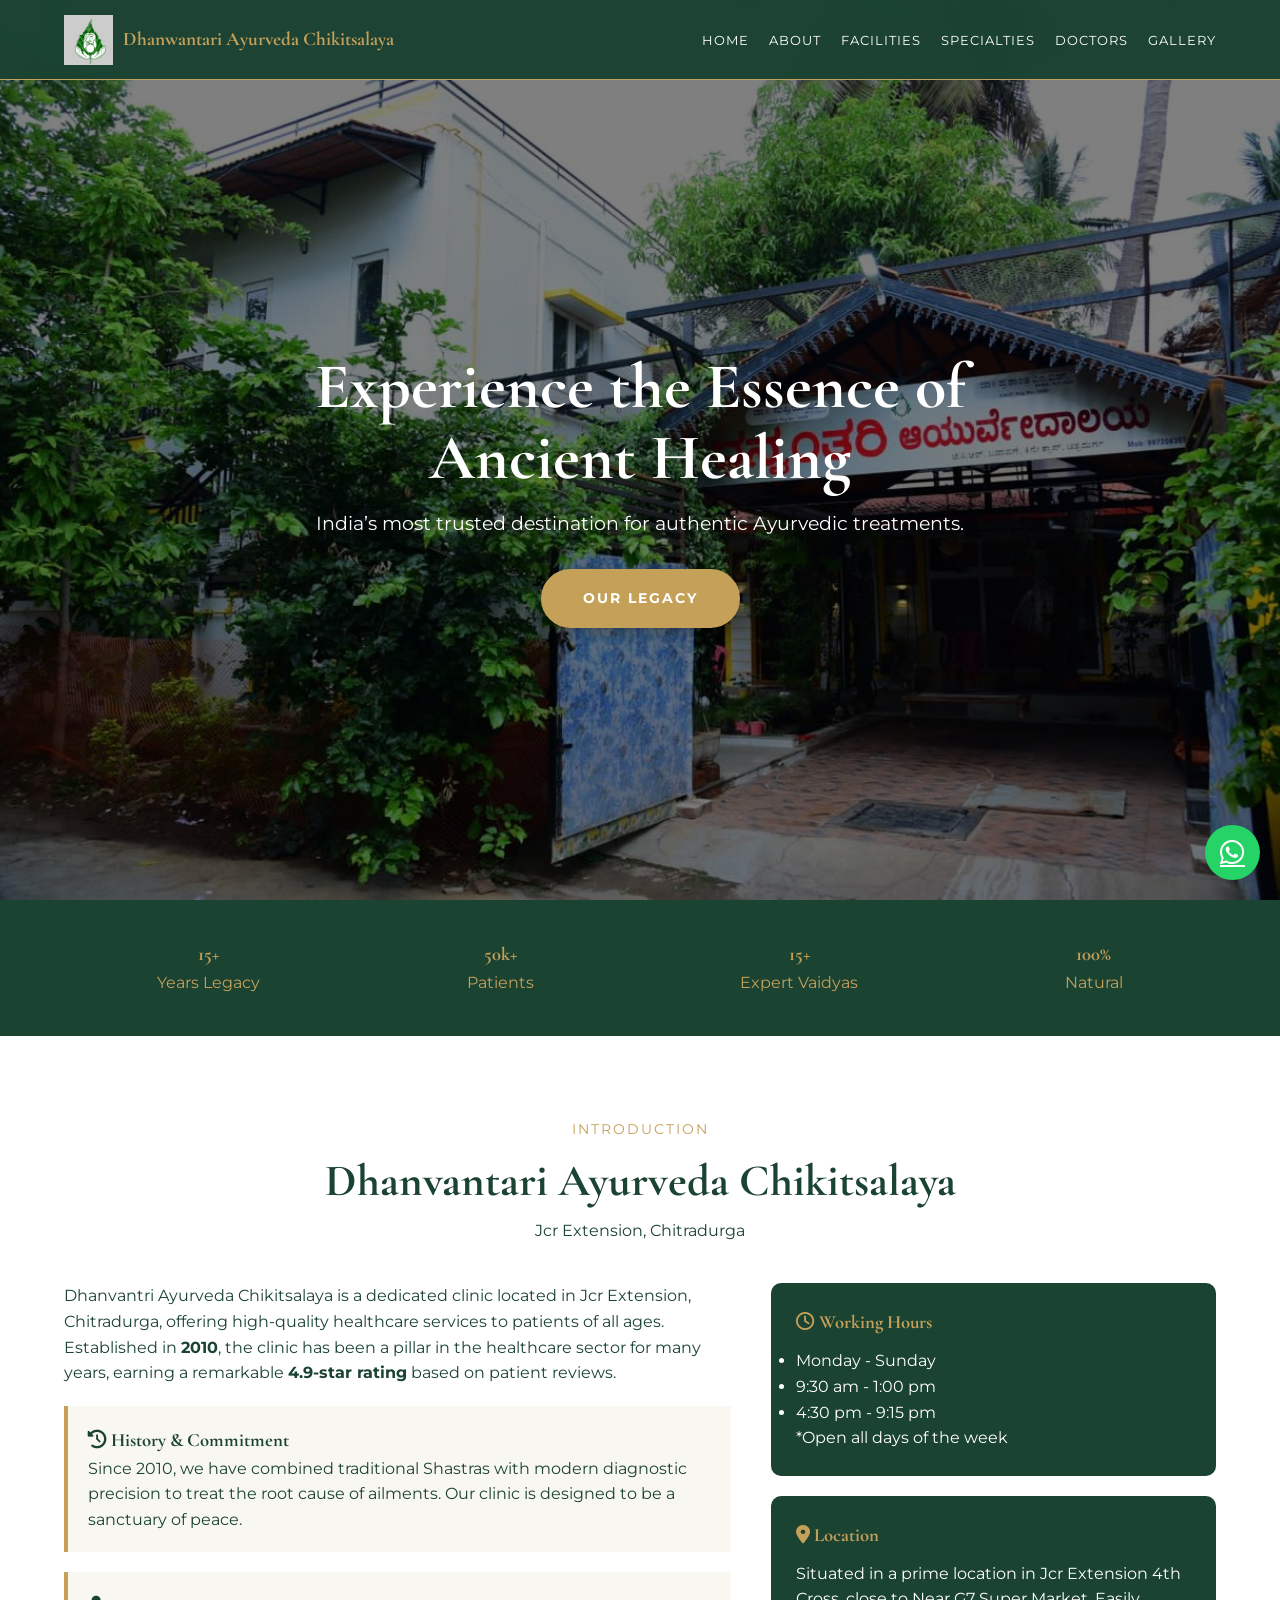
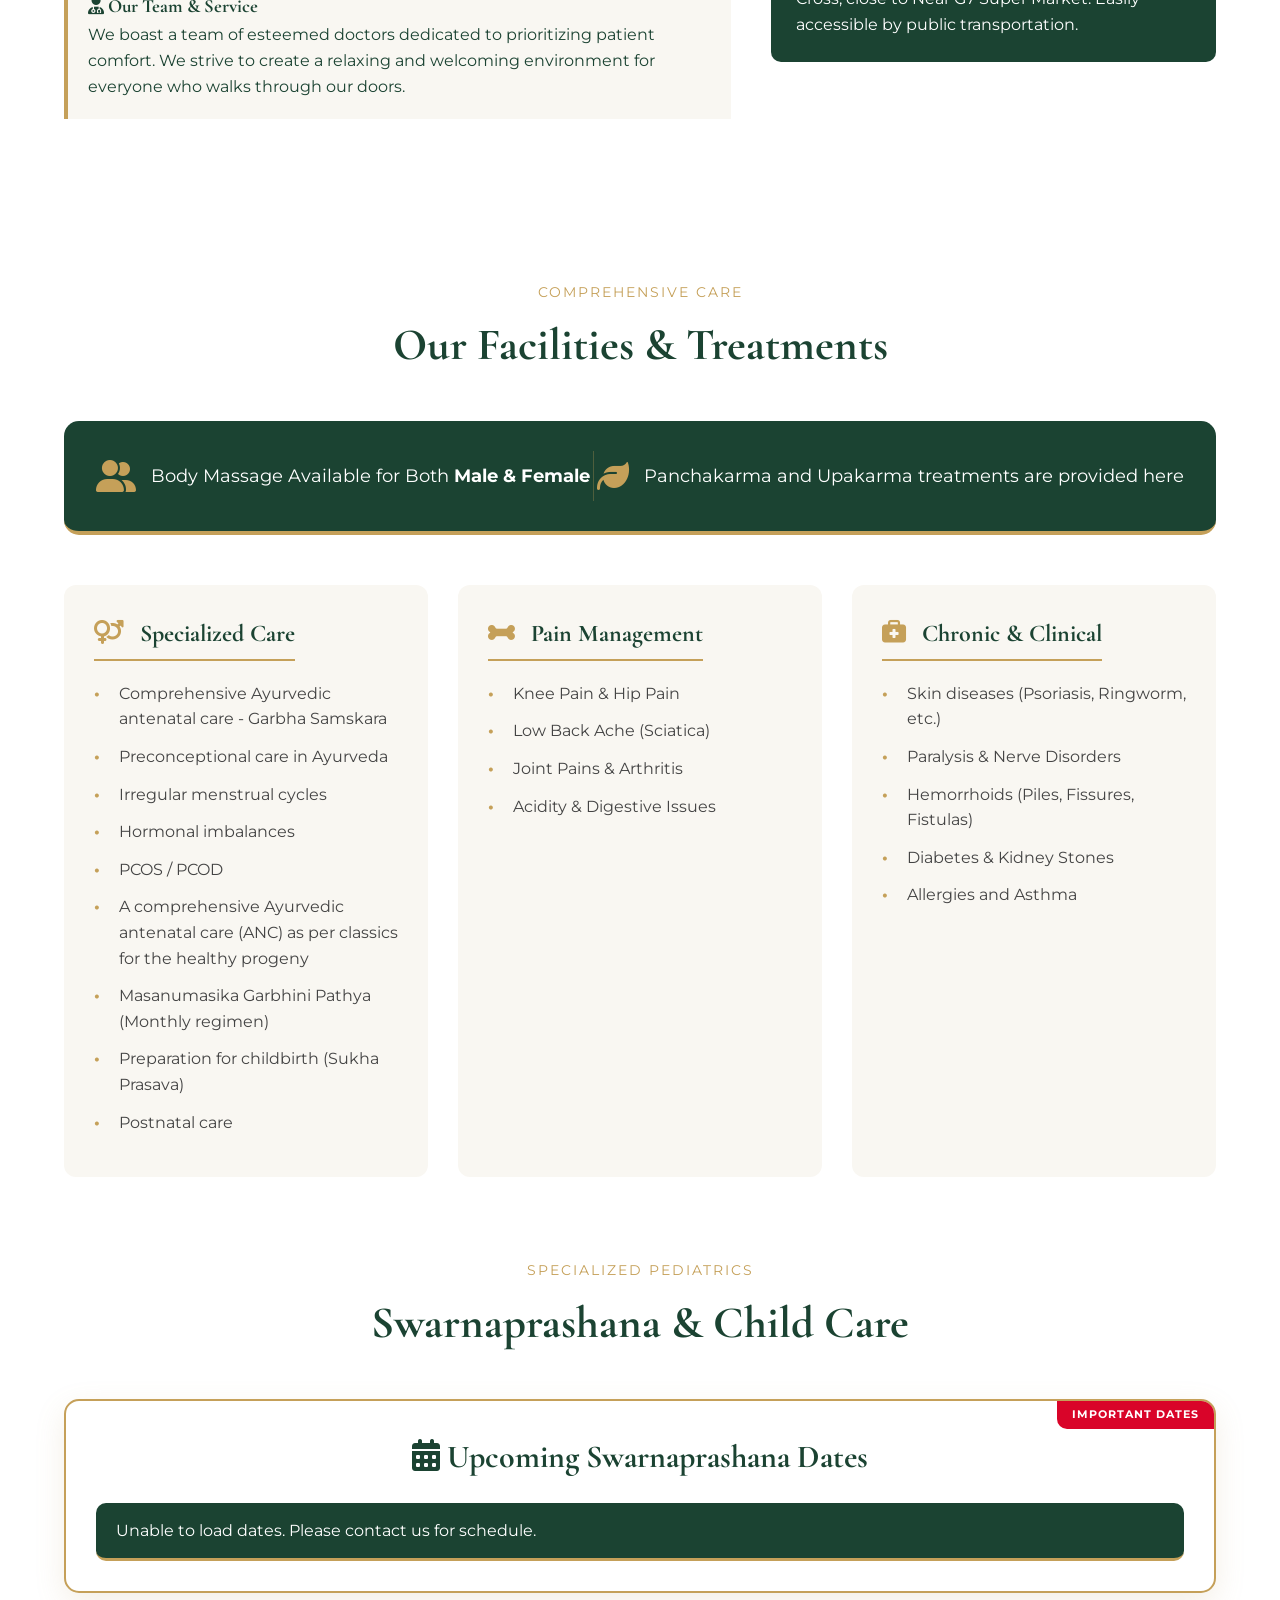
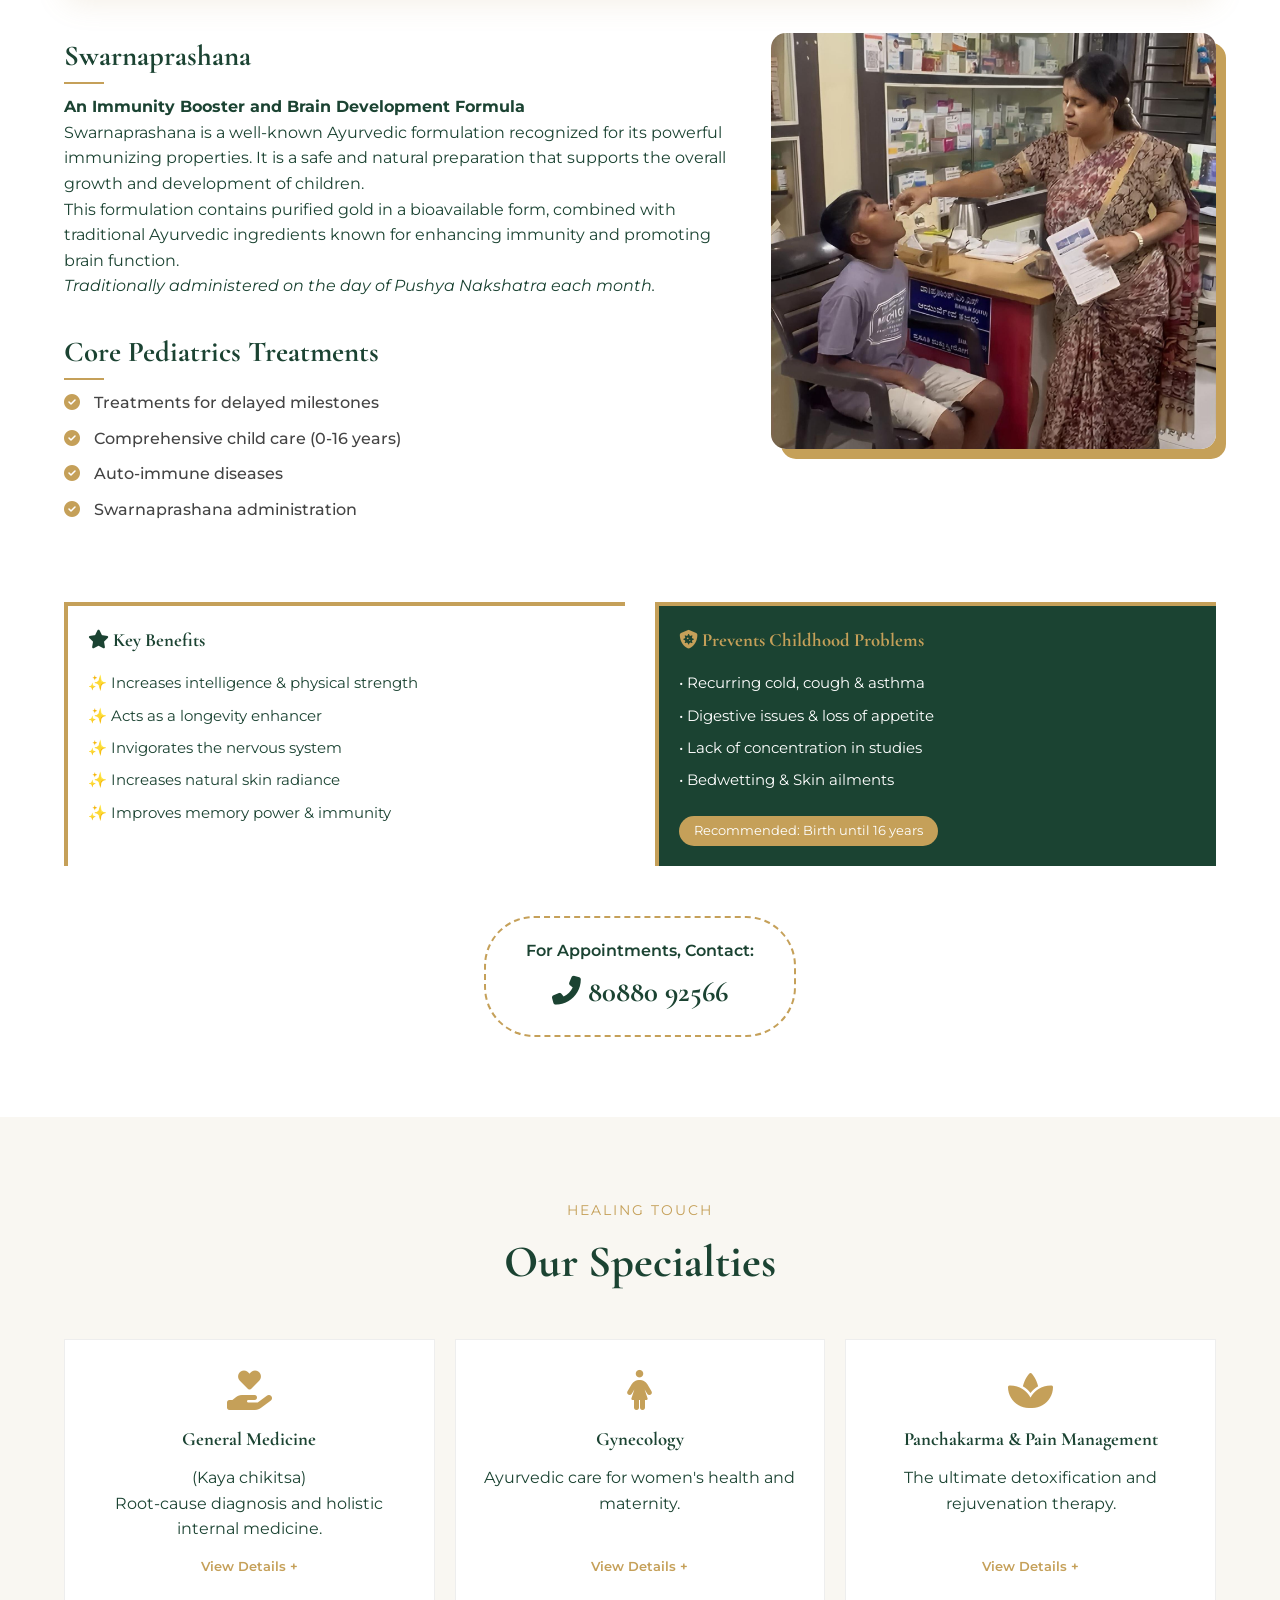
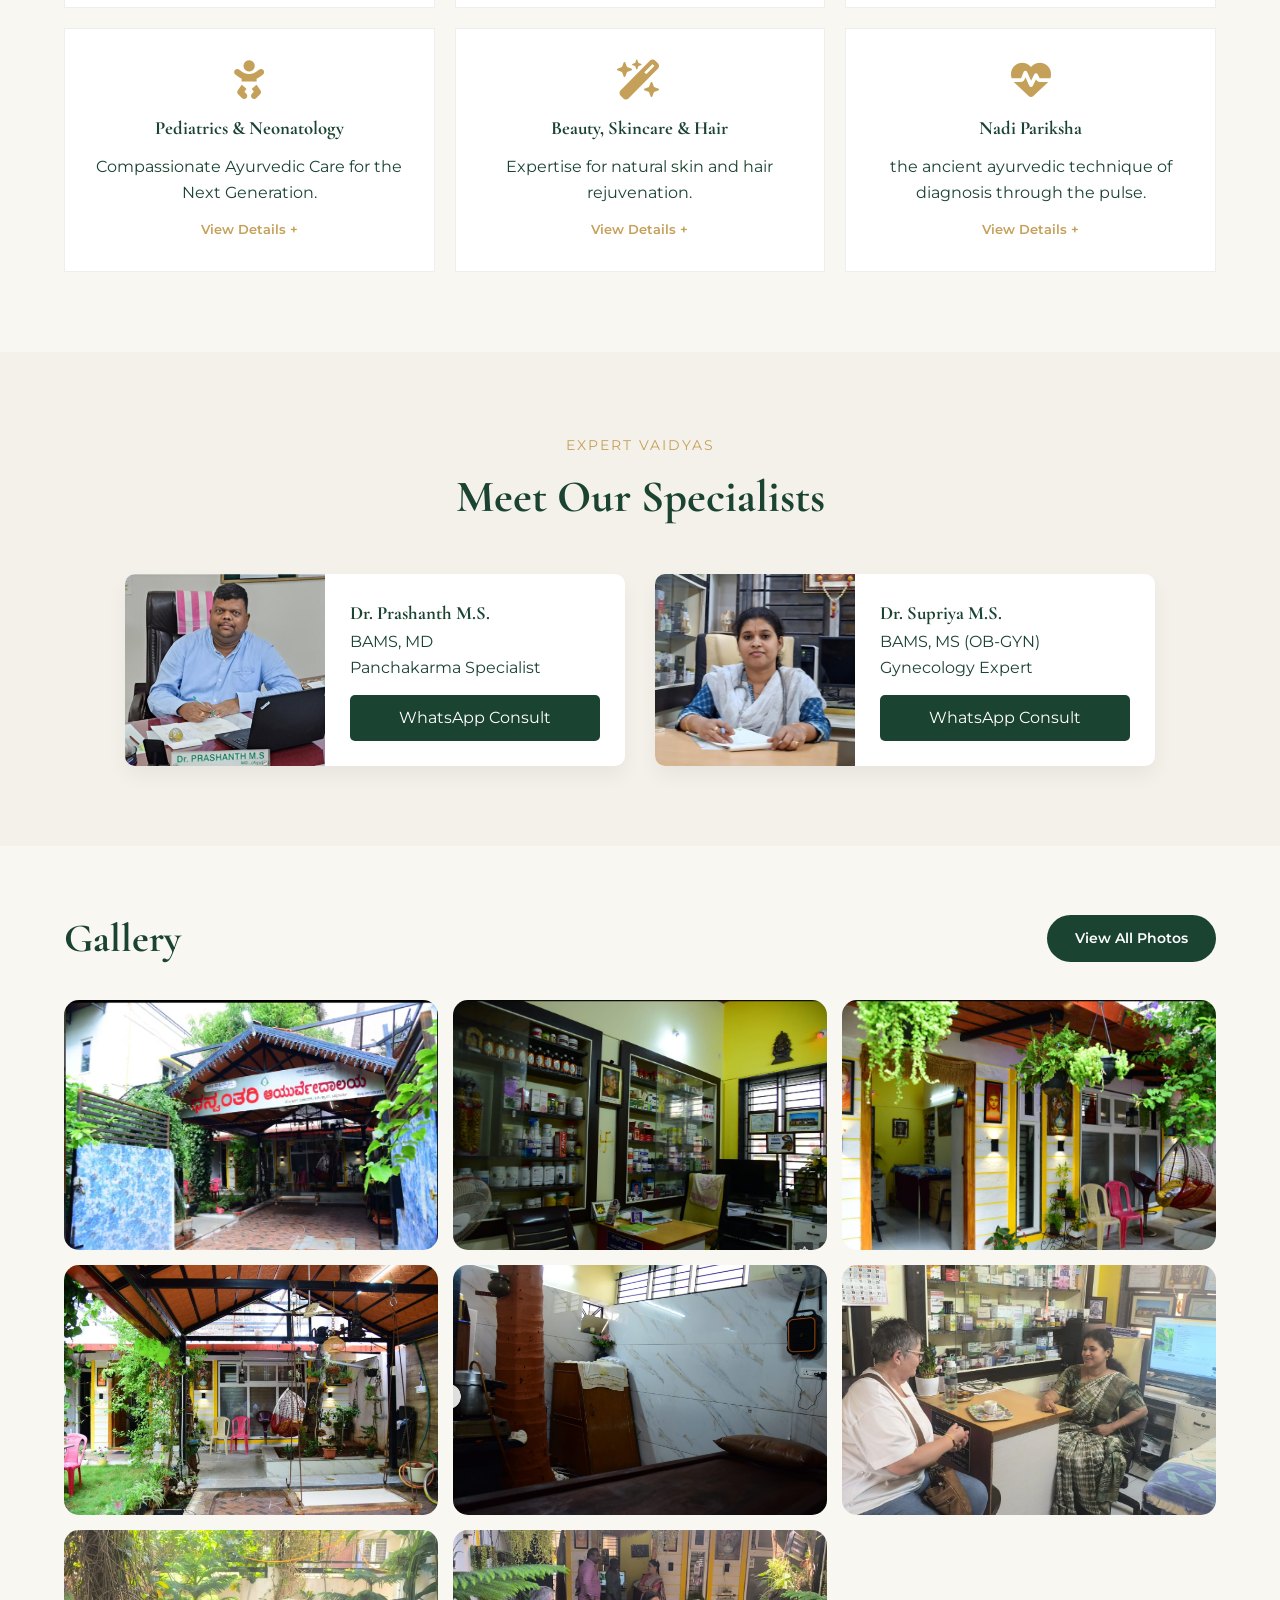
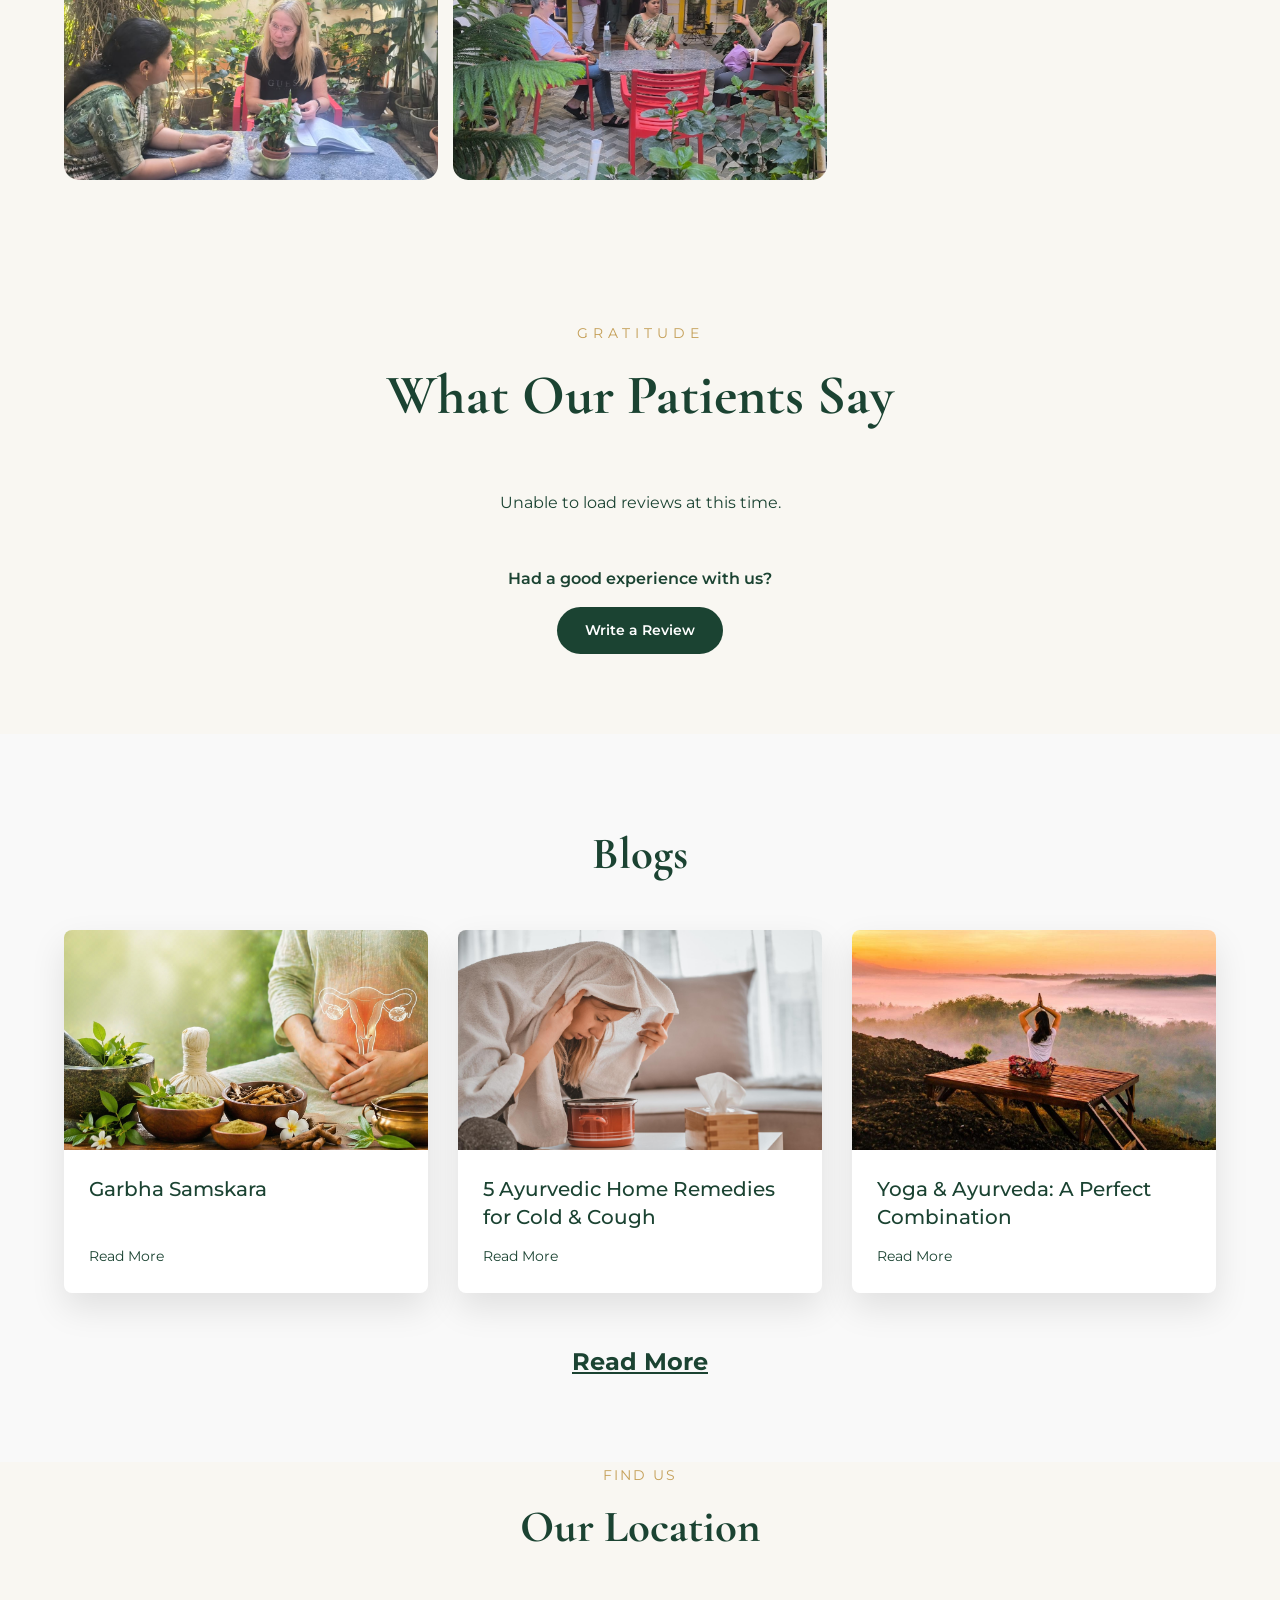
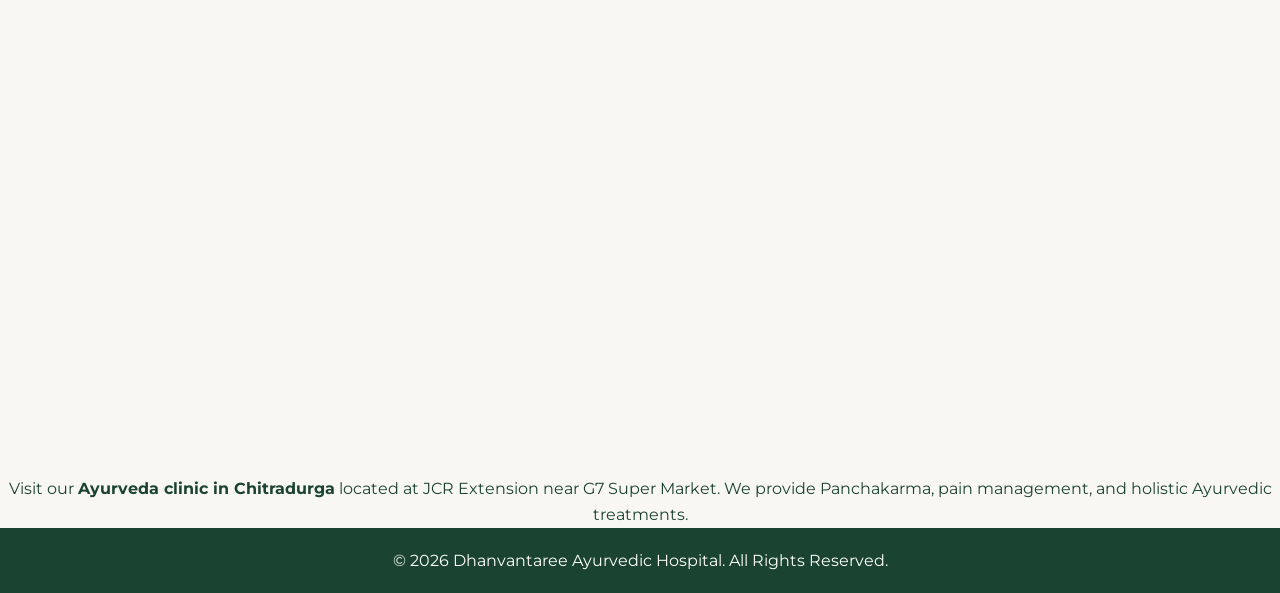
==== commit 59ddcf10: "index.html" ====
--- a/index.html
+++ b/index.html
@@ -2,7 +2,7 @@
 <html lang="en">
 <head>
     <meta charset="UTF-8">
-    <meta name="viewport" content="width=device-width, initial-scale=1.0">
+    <meta name="viewport" content="width=device-width, initial-scale=1.0, maximum-scale=1.0, user-scalable=no">
     <title>Best Ayurveda Clinic in Chitradurga | Dhanwantari Ayurveda Chikitsalaya</title>
 
 <meta name="description" content="Top-rated Ayurveda clinic in Chitradurga offering Panchakarma, pain management, gynecology, and child care treatments. Book your consultation today.">
@@ -48,7 +48,7 @@
     <!-- Icons & Animations -->
     <link rel="stylesheet" href="https://cdnjs.cloudflare.com/ajax/libs/font-awesome/6.4.0/css/all.min.css">
     <link href="https://unpkg.com/aos@2.3.1/dist/aos.css" rel="stylesheet">
-    
+    <link rel="icon" href="/image/favicon_48.png" type="image/png">
     <link rel="stylesheet" href="style.css">
 </head>
 <body>
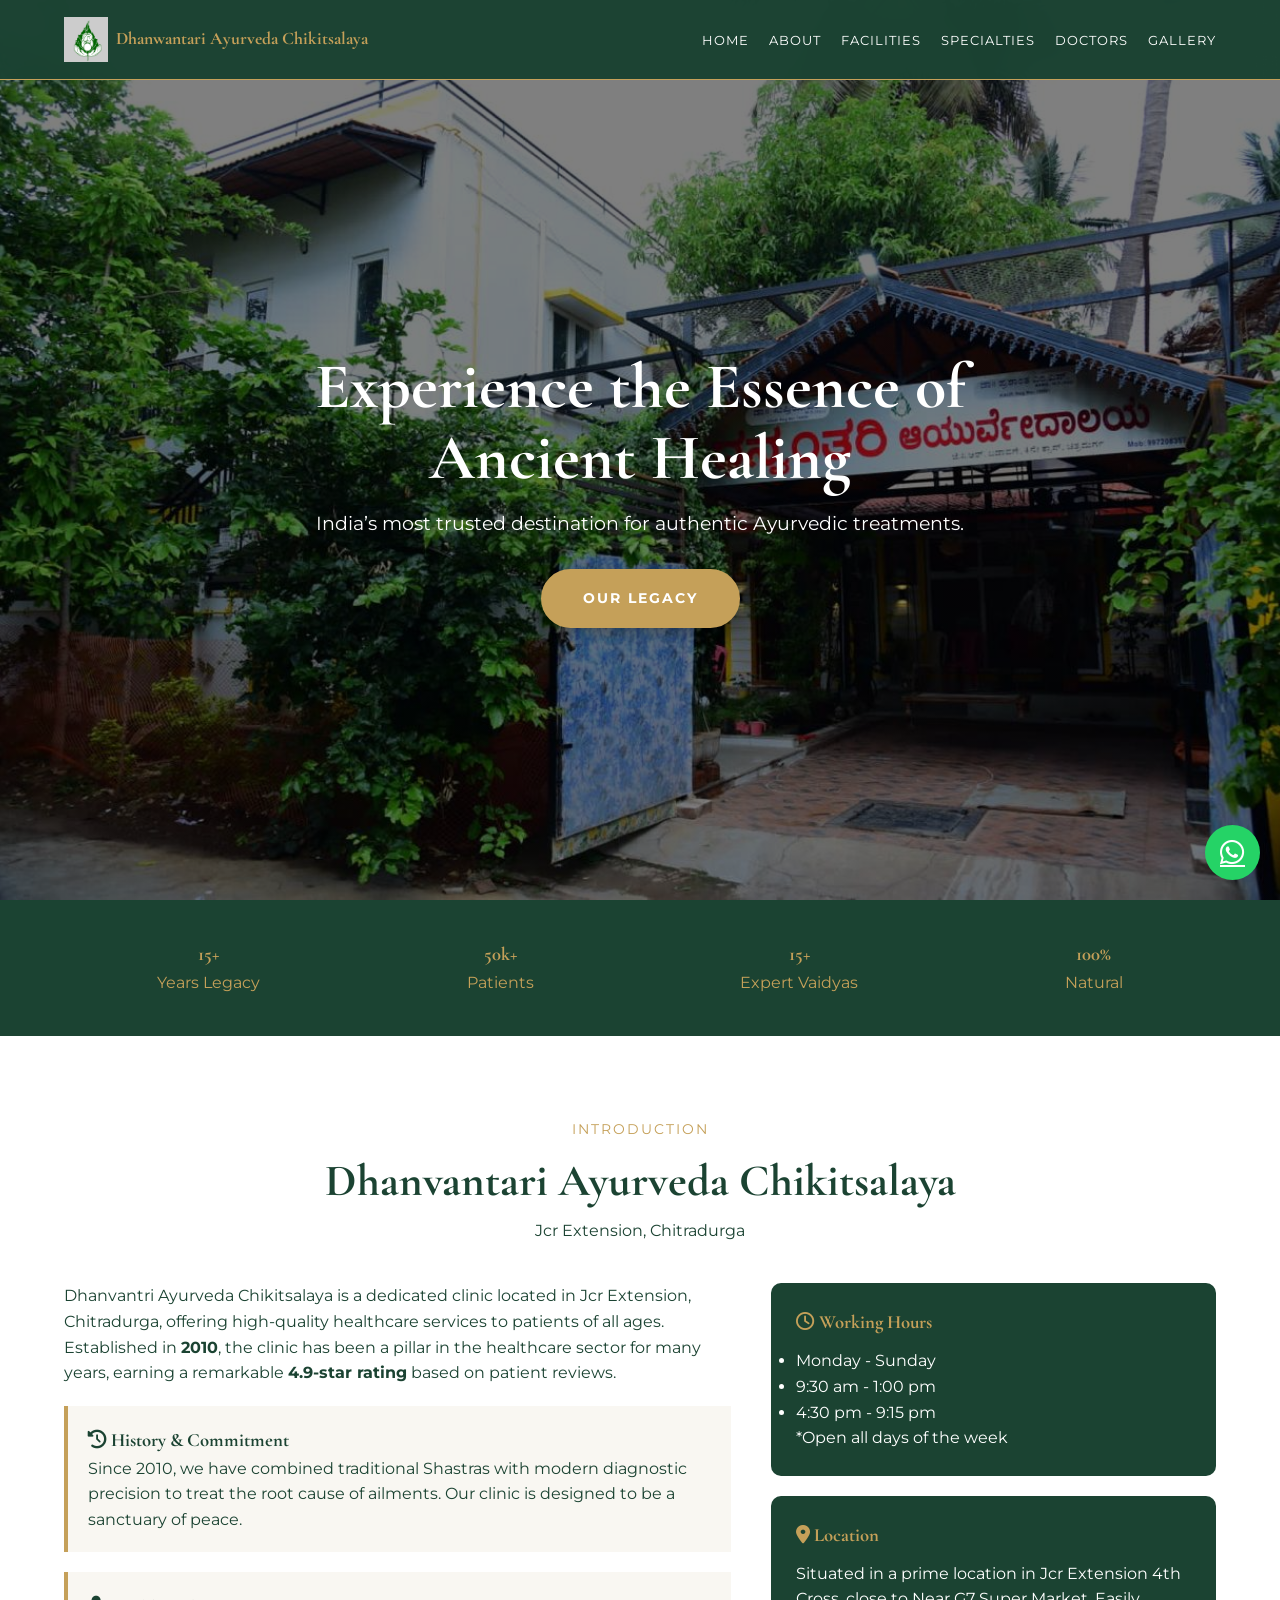
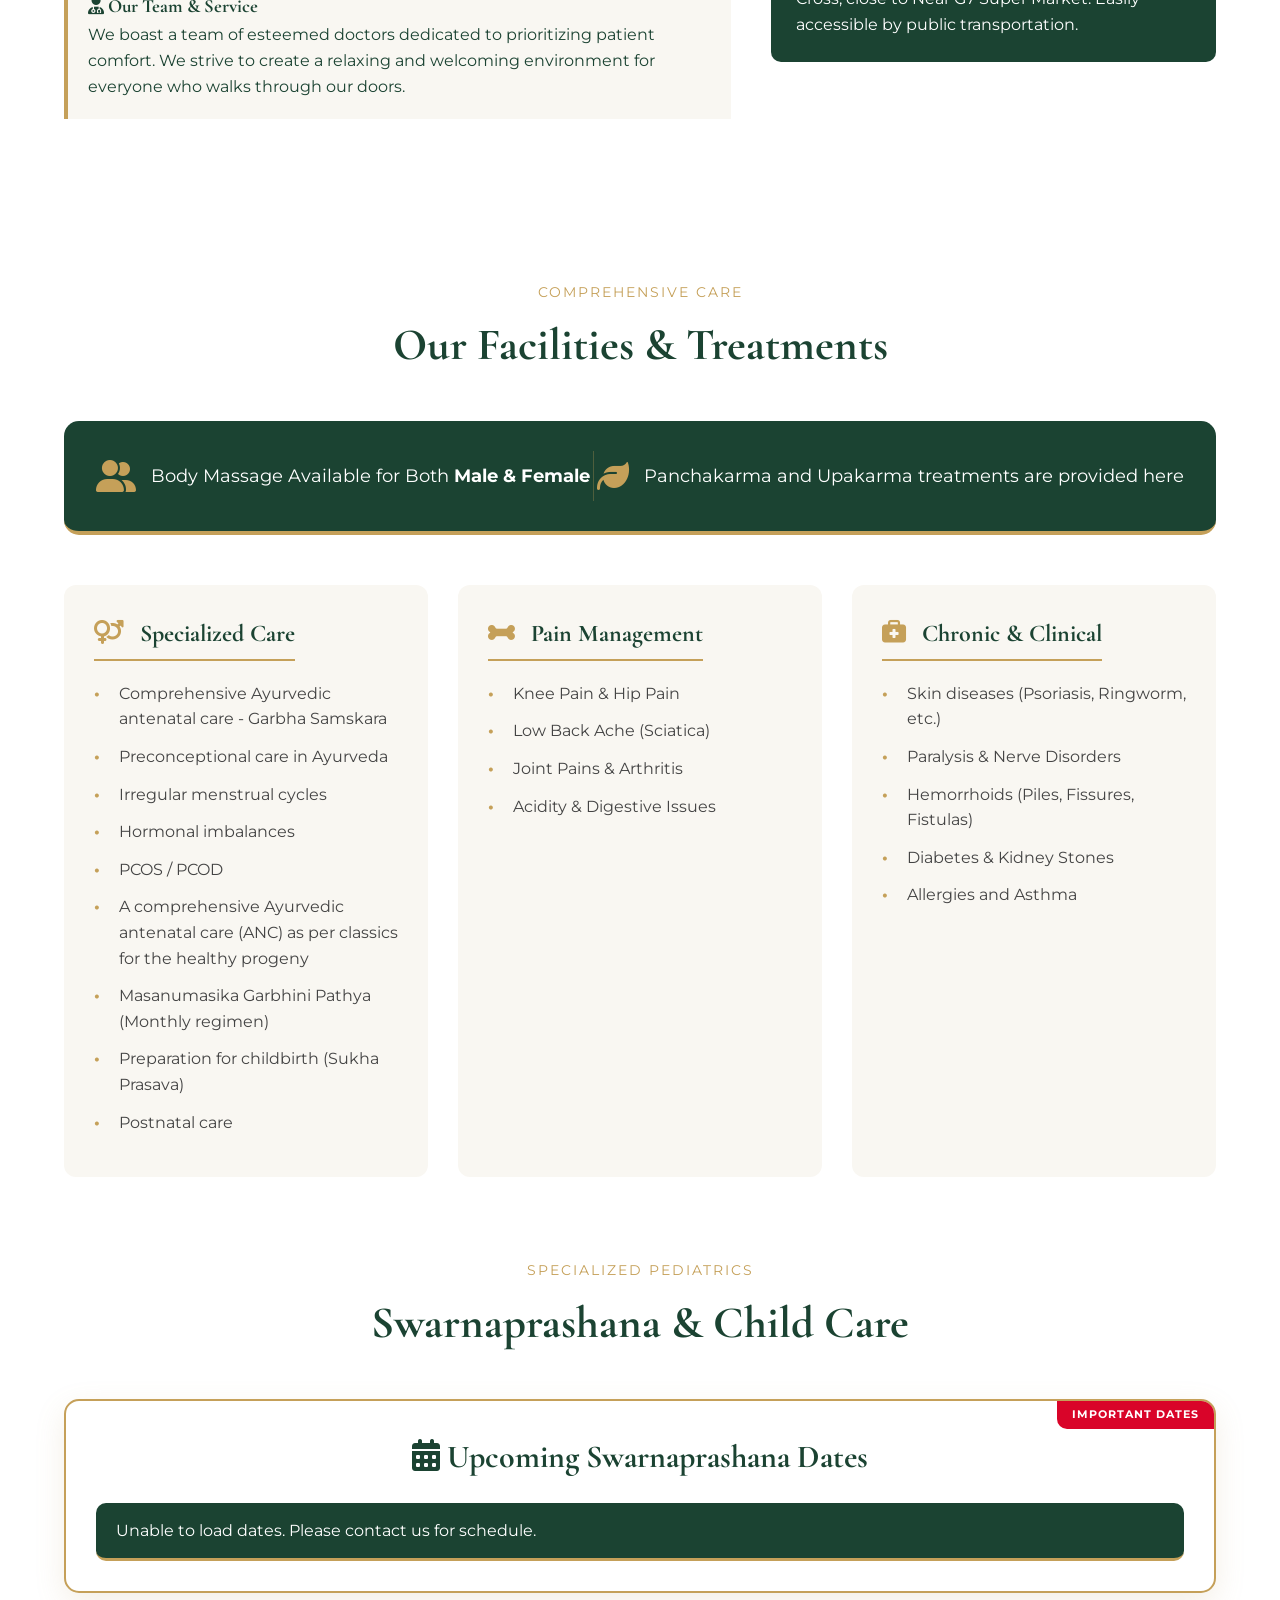
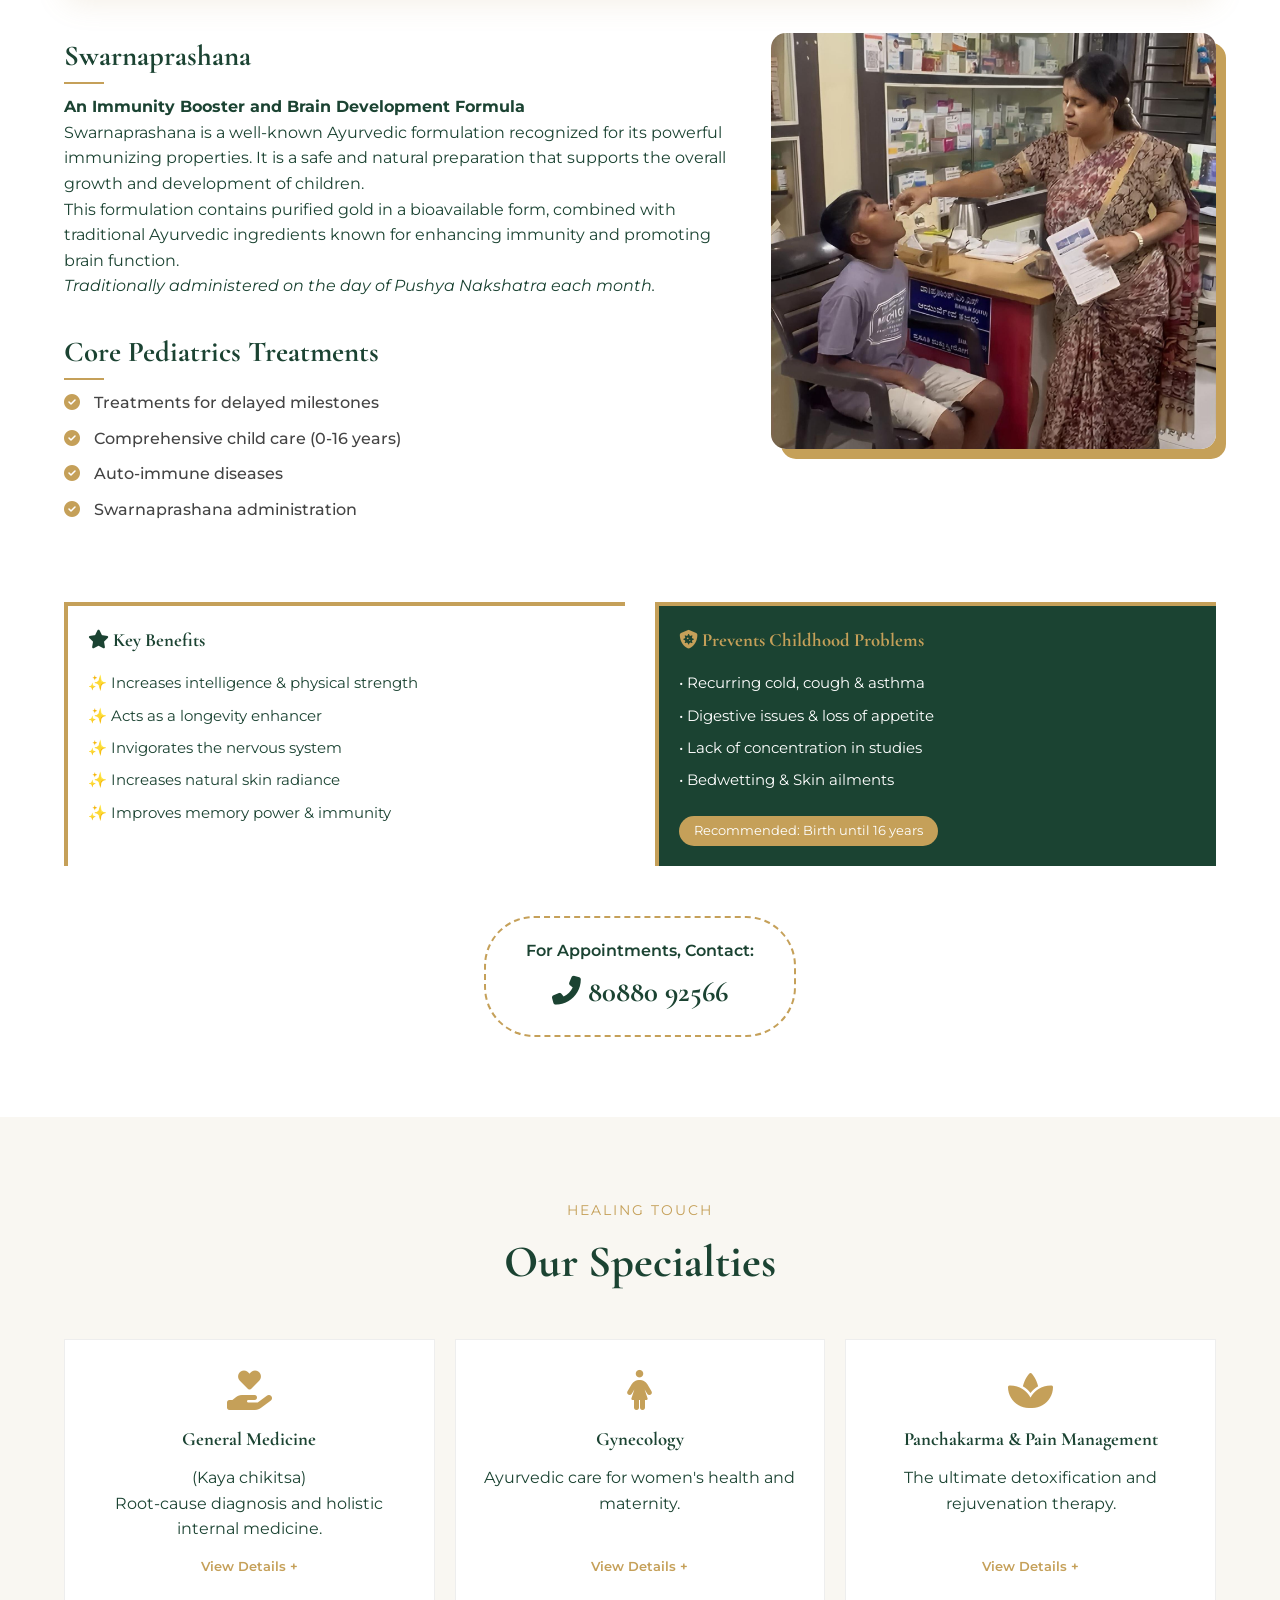
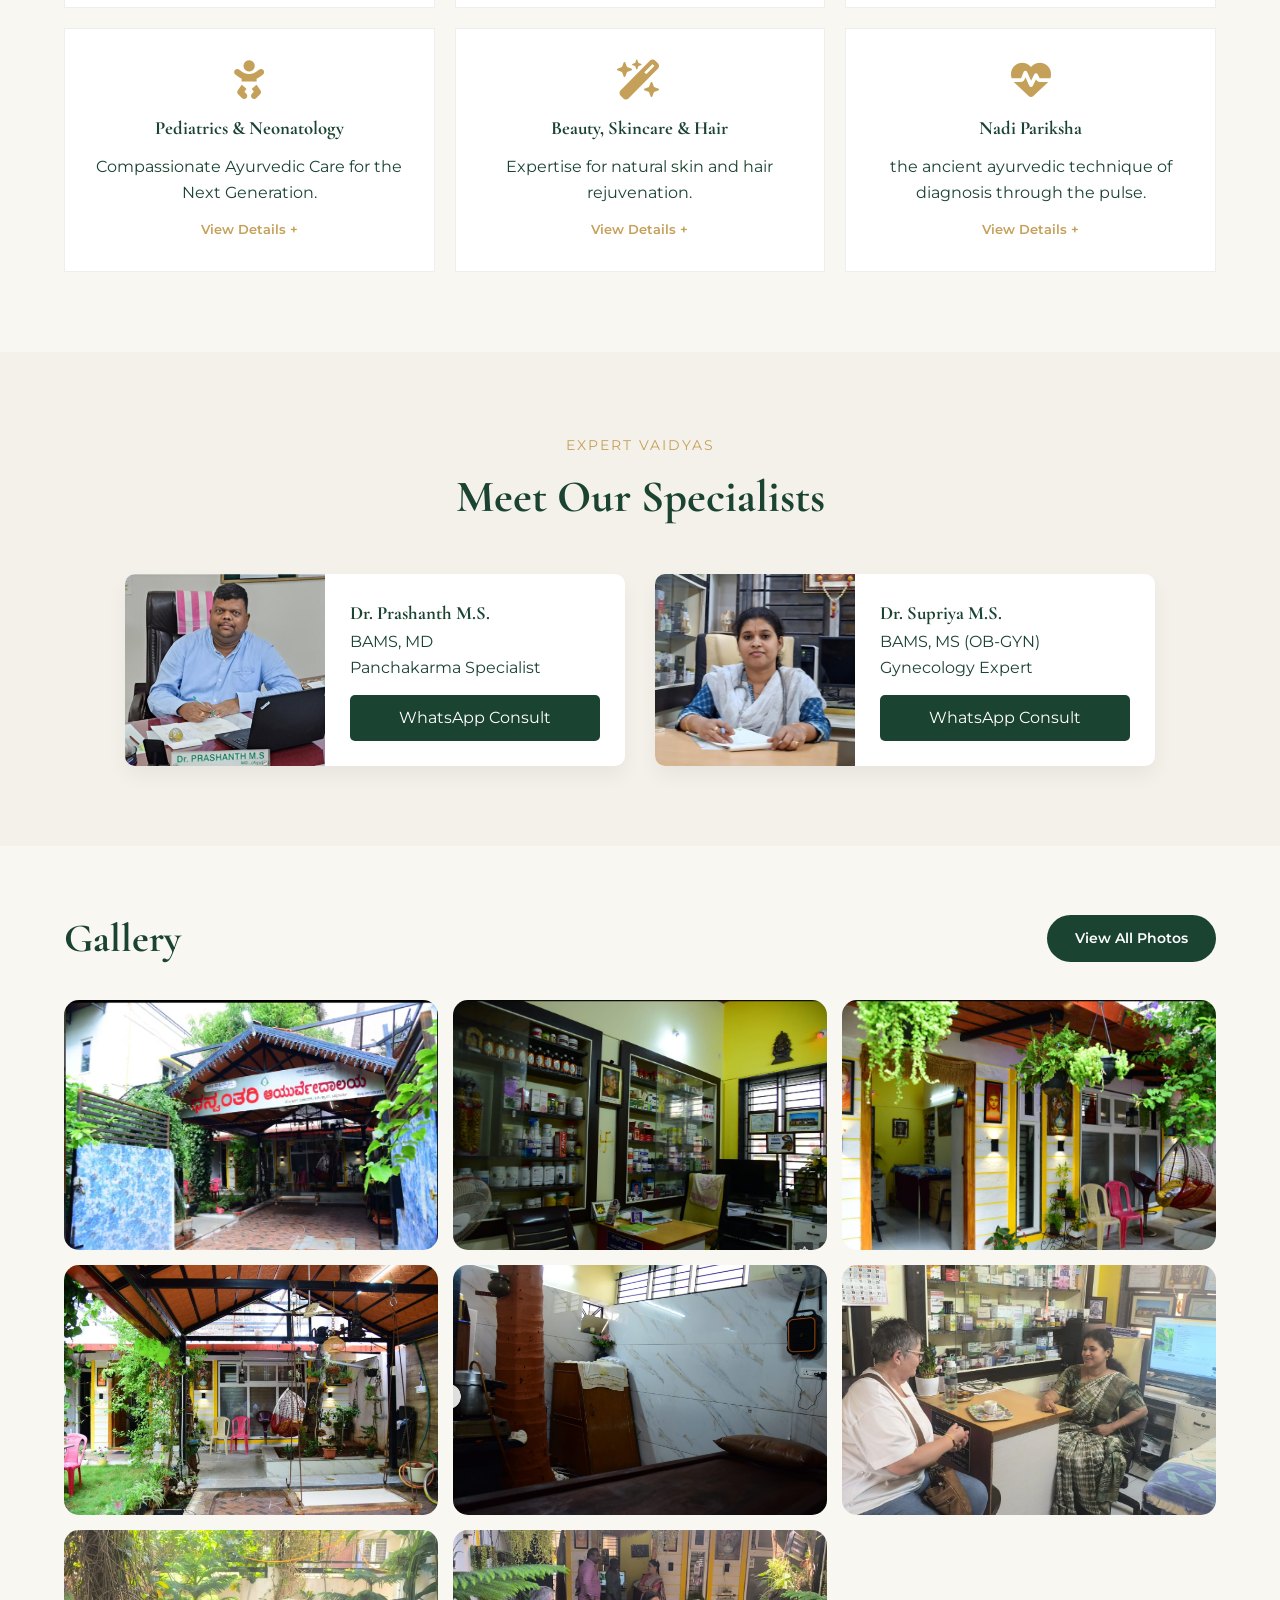
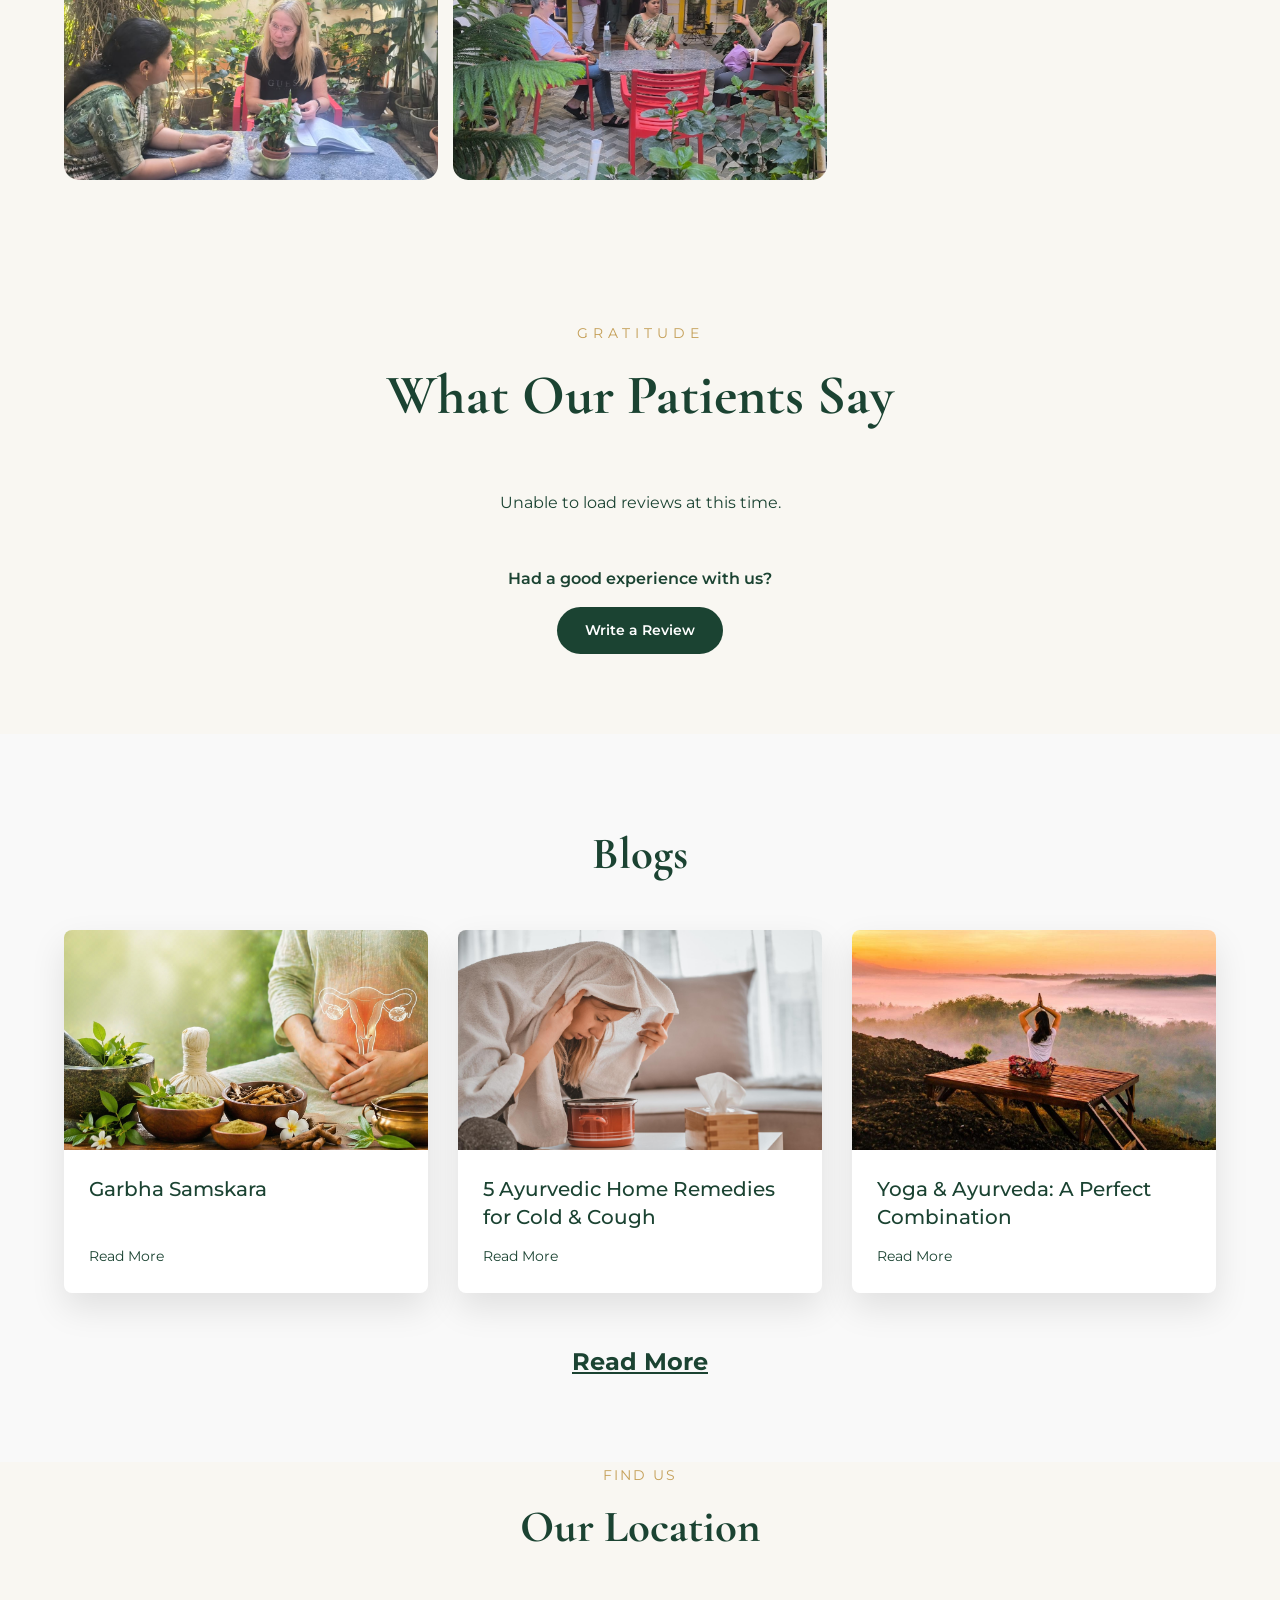
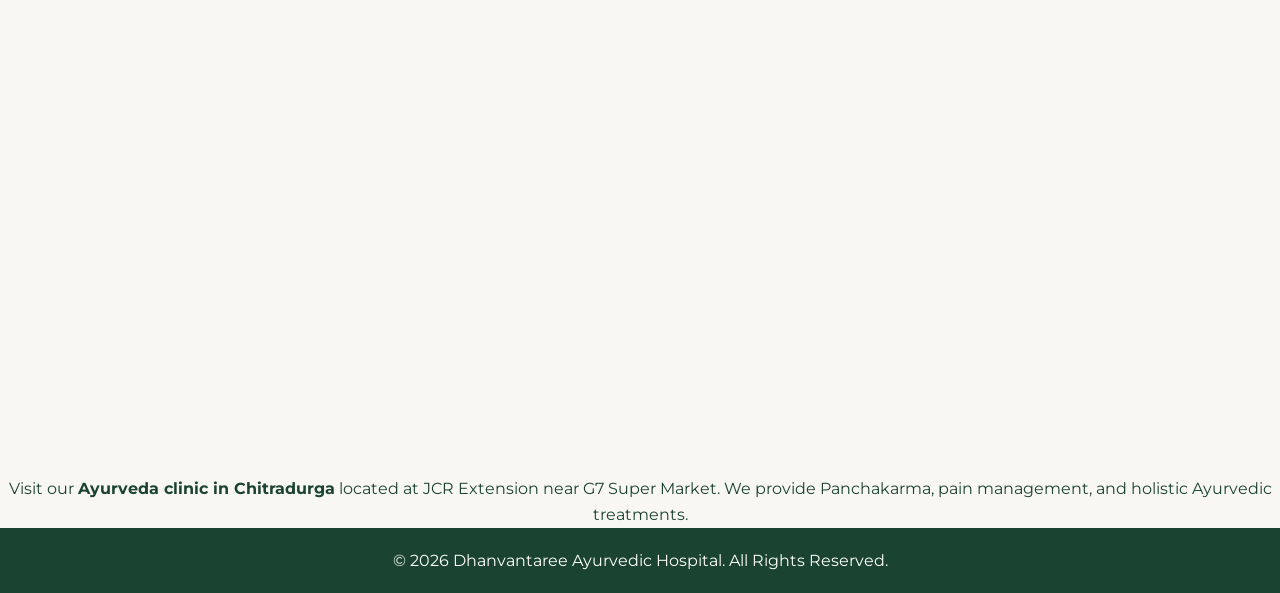
==== commit 1349443b: "index.html" ====
--- a/index.html
+++ b/index.html
@@ -312,7 +312,7 @@
                 <p>Compassionate Ayurvedic Care for the Next Generation.</p>
                 <span class="read-more">View Details +</span>
             </a>
-            <a href="Beauty-skincare-hairtreatment.html" class="spec-card">
+            <a href="beauty-skincare-hairtreatment.html" class="spec-card">
                 <i class="fas fa-wand-magic-sparkles"></i>
                 <h3>Beauty, Skincare & Hair</h3>
                 <p>Expertise for natural skin and hair rejuvenation.</p>
--- a/style.css
+++ b/style.css
@@ -5,8 +5,15 @@
     --white: #ffffff;
     --transition: 0.4s ease;
     --nav-height: 80px;
-}
-
+    --nav-height-mobile: 70px; /* New mobile height */
+}
+
+/* Add this right below :root to prevent horizontal shaking */
+html, body {
+    max-width: 100vw;
+    overflow-x: hidden;
+    position: relative;
+}
 * { margin: 0; padding: 0; box-sizing: border-box; }
 body { font-family: 'Montserrat', sans-serif; background: var(--cream); color: var(--forest-green); line-height: 1.6; overflow-x: hidden; }
 h1, h2, h3, .logo-text { font-family: 'Cormorant Garamond', serif; }
@@ -18,9 +25,23 @@
     border-bottom: 1px solid var(--gold); display: flex; align-items: center; 
 }
 .nav-container { display: flex; justify-content: space-between; align-items: center; width: 100%; padding: 0 5%; }
-.logo-wrapper { display: flex; align-items: center; gap: 10px; }
-.nav-logo-img { height: 50px; width: auto; }
-.logo-text { color: var(--gold); font-size: 1.2rem; font-weight: 700; }
+.logo-wrapper { 
+    display: flex; 
+    align-items: center; 
+    gap: 8px; 
+    max-width: 75%; /* Added to protect space for hamburger menu */
+}
+.nav-logo-img { 
+    height: 45px; 
+    width: auto; 
+    flex-shrink: 0; /* Prevents logo from squishing */
+}
+.logo-text { 
+    color: var(--gold); 
+    font-size: 1.1rem; 
+    font-weight: 700;
+    white-space: nowrap; /* Keeps name on one line */
+}
 
 .nav-links { display: flex; list-style: none; }
 .nav-links a { color: white; text-decoration: none; margin-left: 20px; font-size: 0.8rem; text-transform: uppercase; letter-spacing: 1px; }
@@ -411,20 +432,73 @@
 }
 
 @media (max-width: 768px) {
+    .navbar {
+        height: var(--nav-height-mobile);
+    }
+
+    .logo-text {
+        font-size: 0.85rem; /* Shrink text for small screens */
+    }
+
+    .nav-logo-img {
+        height: 35px;
+    }
+
     .hamburger { display: flex; }
+
     .nav-links { 
-        position: fixed; top: var(--nav-height); right: -100%; width: 100%; 
-        height: 100vh; background: var(--forest-green); flex-direction: column; 
-        align-items: center; padding-top: 50px; transition: 0.3s; 
-    }
+        position: fixed; 
+        top: var(--nav-height-mobile); 
+        right: -100%; 
+        width: 100%; 
+        height: 100vh; 
+        background: var(--forest-green); 
+        flex-direction: column; 
+        align-items: center; 
+        padding-top: 50px; 
+        transition: 0.3s; 
+    }
+    
     .nav-links.active { right: 0; }
-    .nav-links a { margin: 20px 0; font-size: 1.1rem; }
-    
+
+    /* Fix Hero Section Crowding */
+    .hero {
+        min-height: 70vh !important;
+        padding-top: var(--nav-height-mobile);
+    }
+    .hero-content h1 {
+        font-size: 1.8rem !important;
+        margin-bottom: 10px;
+    }
+    .hero-content p {
+        font-size: 0.9rem;
+        margin-bottom: 20px;
+    }
+
+    /* Fix Stats Bar Overlap (2x2 Grid) */
+    .stats-bar { 
+        display: grid; 
+        grid-template-columns: 1fr 1fr; 
+        gap: 15px; 
+        padding: 30px 5%;
+    }
+    .stat-item h3 { font-size: 1.4rem; }
+    .stat-item p { font-size: 0.75rem; }
+
     .spec-grid { grid-template-columns: 1fr; }
     .doc-card { flex-direction: column; }
     .doc-img { flex: 0 0 250px; }
     .mosaic-grid { grid-template-columns: repeat(2, 1fr); }
-    .logo-text { font-size: 1rem; }
+}
+
+/* Extra fix for very small phones (iPhone SE, etc.) */
+@media (max-width: 380px) {
+    .logo-text {
+        font-size: 0.75rem;
+    }
+    .nav-logo-img {
+        height: 30px;
+    }
 }
 
 .whatsapp-float { position: fixed; bottom: 20px; right: 20px; background: #25d366; color: white; width: 55px; height: 55px; border-radius: 50%; display: flex; align-items: center; justify-content: center; font-size: 28px; z-index: 1500; }
